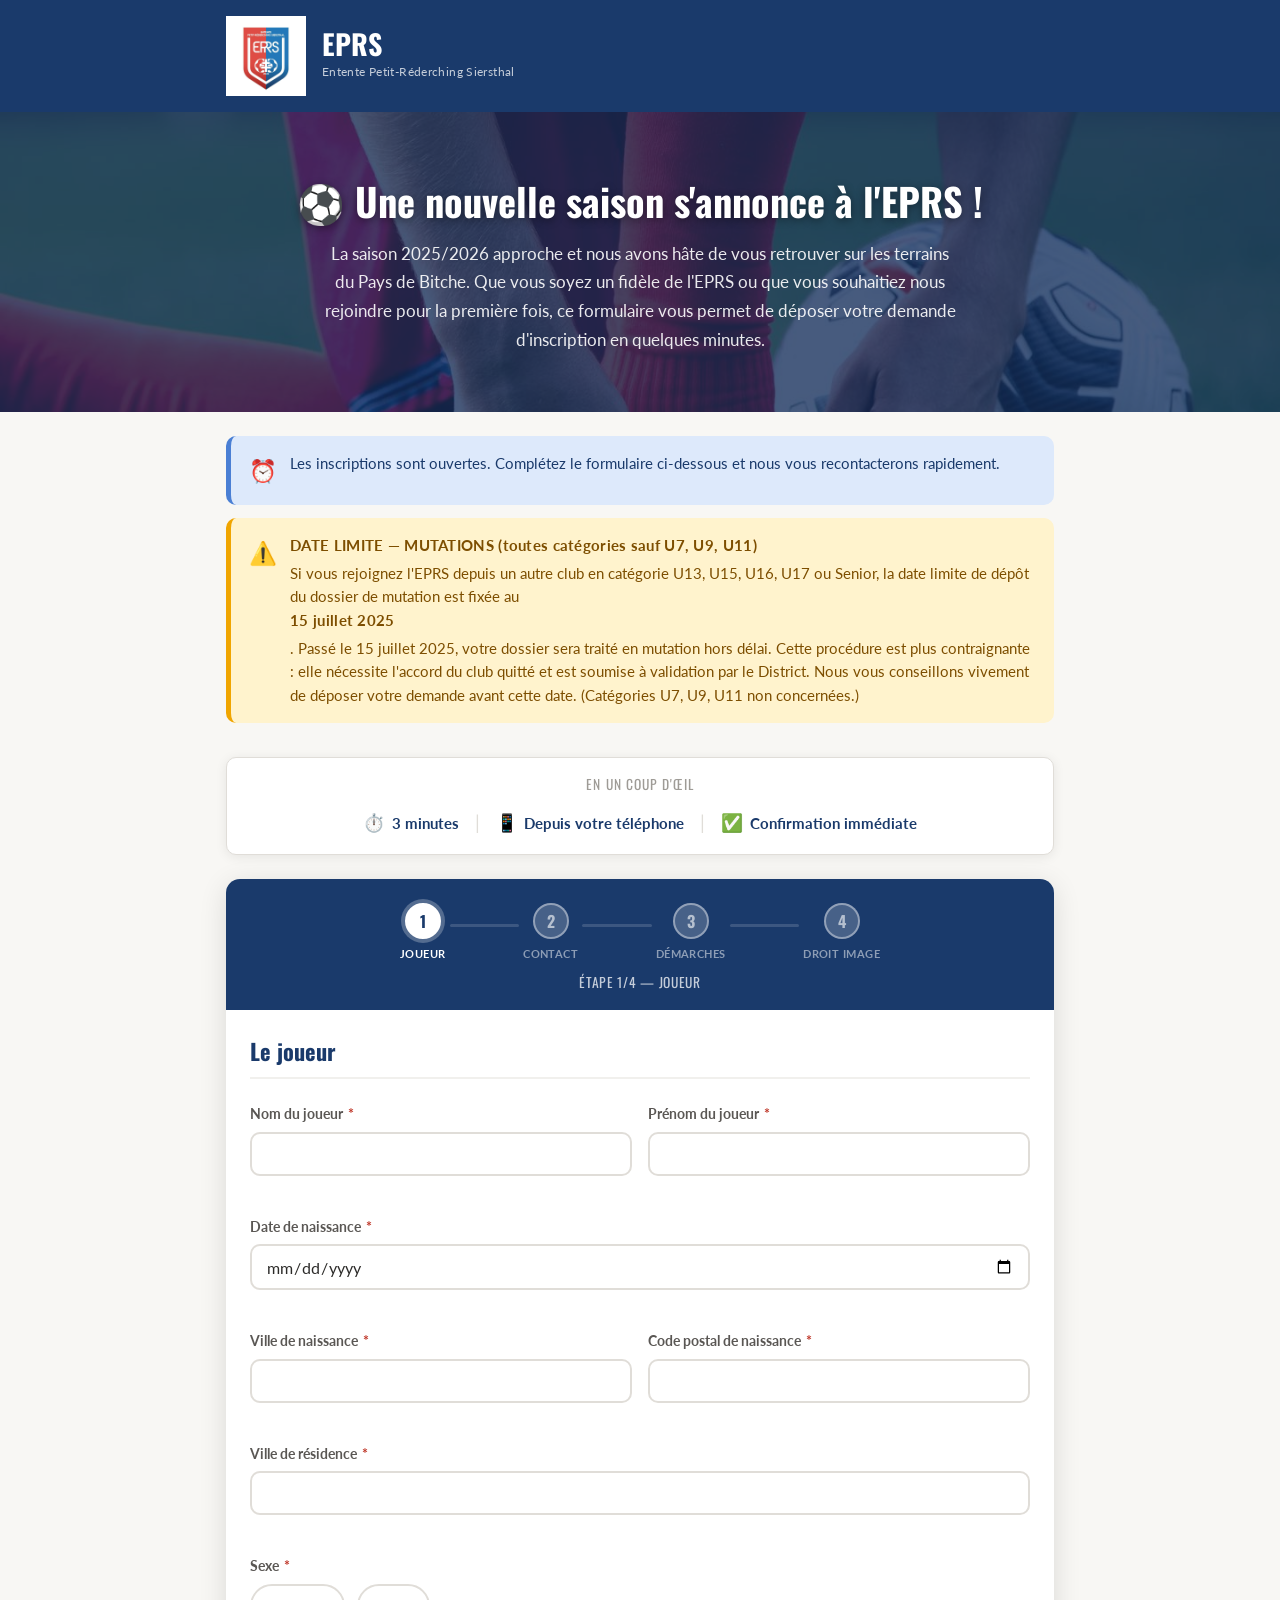
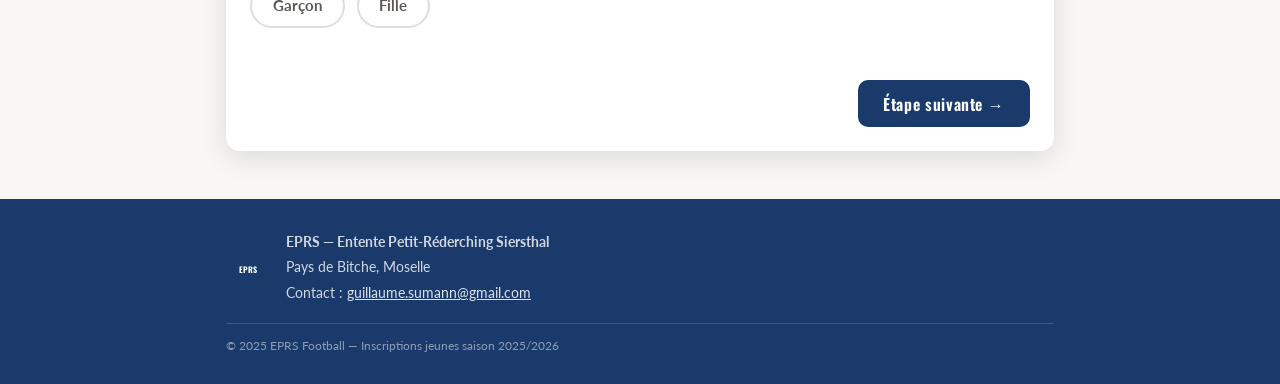
==== index.html @ b10f2bcf "Mise à jour formulaire : catégories, droit à l'image, senior/mineur - Fusion Vétéran → Senior (2008 " ====
<!DOCTYPE html>
<html lang="fr">
<head>
  <meta charset="UTF-8">
  <meta name="viewport" content="width=device-width, initial-scale=1.0">
  <title>Inscription 2025/2026 — EPRS Football</title>
  <link rel="preconnect" href="https://fonts.googleapis.com">
  <link rel="preconnect" href="https://fonts.gstatic.com" crossorigin>
  <link href="https://fonts.googleapis.com/css2?family=Oswald:wght@400;600;700&family=Lato:ital,wght@0,300;0,400;0,700;1,400&display=swap" rel="stylesheet">
  <link rel="stylesheet" href="style.css">
</head>
<body>

  <header class="site-header">
    <div class="container">
      <div class="logo-wrapper">

        <!-- Logo : logo.png en priorité, SVG en fallback -->
        <div class="logo-media">
          <img src="images/logo.png"
               class="logo-img"
               alt="Logo EPRS Football"
               onerror="this.style.display='none'; this.nextElementSibling.style.display='block'">
          <svg class="logo-svg" style="display:none" viewBox="0 0 100 100" xmlns="http://www.w3.org/2000/svg" role="img" aria-label="Logo EPRS Football">
            <circle cx="50" cy="50" r="48" fill="#1a3a6b"/>
            <circle cx="50" cy="50" r="48" fill="none" stroke="rgba(255,255,255,0.25)" stroke-width="2"/>
            <circle cx="50" cy="50" r="22" fill="#c0392b"/>
            <text x="50" y="27" text-anchor="middle" fill="rgba(255,255,255,0.55)" font-family="Oswald,sans-serif" font-size="7" letter-spacing="1">ENTENTE</text>
            <text x="50" y="58" text-anchor="middle" fill="white" font-family="Oswald,sans-serif" font-size="20" font-weight="700">EPRS</text>
            <text x="50" y="72" text-anchor="middle" fill="rgba(255,255,255,0.7)" font-family="Oswald,sans-serif" font-size="7.5" letter-spacing="1">FOOTBALL</text>
          </svg>
        </div>

        <div class="logo-text">
          <span class="logo-name">EPRS</span>
          <span class="logo-subtitle">Entente Petit-Réderching Siersthal</span>
        </div>
      </div>
    </div>
  </header>

  <main>

    <!-- ── HERO avec photo de fond ── -->
    <section class="hero">
      <div class="hero-bg">
        <img src="images/hero.jpg"
             class="hero-bg-img hero-bg-img--1"
             alt=""
             aria-hidden="true"
             onerror="this.style.display='none'">
        <img src="images/hero2.jpg"
             class="hero-bg-img hero-bg-img--2"
             alt=""
             aria-hidden="true"
             onerror="this.style.display='none'">
      </div>
      <div class="hero-overlay" aria-hidden="true"></div>
      <div class="container hero-content">
        <h1 class="hero-title">⚽ Une nouvelle saison s'annonce à l'EPRS !</h1>
        <p class="hero-text">La saison 2025/2026 approche et nous avons hâte de vous retrouver sur les terrains du Pays de Bitche. Que vous soyez un fidèle de l'EPRS ou que vous souhaitiez nous rejoindre pour la première fois, ce formulaire vous permet de déposer votre demande d'inscription en quelques minutes.</p>
      </div>
    </section>

    <!-- ── ALERTES ── -->
    <section class="alerts-section">
      <div class="container">
        <div class="alert alert--info">
          <span class="alert-icon" aria-hidden="true">⏰</span>
          <div class="alert-body">
            Les inscriptions sont ouvertes. Complétez le formulaire ci-dessous et nous vous recontacterons rapidement.
          </div>
        </div>
        <div class="alert alert--warning">
          <span class="alert-icon" aria-hidden="true">⚠️</span>
          <div class="alert-body">
            <strong>DATE LIMITE — MUTATIONS (toutes catégories sauf U7, U9, U11)</strong>
            <p>Si vous rejoignez l'EPRS depuis un autre club en catégorie U13, U15, U16, U17 ou Senior, la date limite de dépôt du dossier de mutation est fixée au <strong>15 juillet 2025</strong>. Passé le 15 juillet 2025, votre dossier sera traité en mutation hors délai. Cette procédure est plus contraignante : elle nécessite l'accord du club quitté et est soumise à validation par le District. Nous vous conseillons vivement de déposer votre demande avant cette date. (Catégories U7, U9, U11 non concernées.)</p>
          </div>
        </div>
      </div>
    </section>

    <!-- ── EN UN COUP D'ŒIL ── -->
    <section class="overview-section">
      <div class="container">
        <div class="overview-box">
          <p class="overview-title">En un coup d'œil</p>
          <div class="overview-items">
            <div class="overview-item">
              <span class="overview-icon" aria-hidden="true">⏱️</span>
              <span>3 minutes</span>
            </div>
            <span class="overview-sep" aria-hidden="true">|</span>
            <div class="overview-item">
              <span class="overview-icon" aria-hidden="true">📱</span>
              <span>Depuis votre téléphone</span>
            </div>
            <span class="overview-sep" aria-hidden="true">|</span>
            <div class="overview-item">
              <span class="overview-icon" aria-hidden="true">✅</span>
              <span>Confirmation immédiate</span>
            </div>
          </div>
        </div>
      </div>
    </section>

    <!-- ── FORMULAIRE MULTI-ÉTAPES (4 étapes) ── -->
    <section class="form-section">
      <div class="container">
        <div class="form-card">

          <!-- Barre de progression : 4 étapes -->
          <div class="progress-container" aria-label="Progression du formulaire">
            <div class="progress-steps">
              <div class="progress-step active" id="pstep1">
                <div class="progress-dot">1</div>
                <div class="progress-label">Joueur</div>
              </div>
              <div class="progress-line"><div class="progress-line-fill" id="line1"></div></div>
              <div class="progress-step" id="pstep2">
                <div class="progress-dot">2</div>
                <div class="progress-label">Contact</div>
              </div>
              <div class="progress-line"><div class="progress-line-fill" id="line2"></div></div>
              <div class="progress-step" id="pstep3">
                <div class="progress-dot">3</div>
                <div class="progress-label">Démarches</div>
              </div>
              <div class="progress-line"><div class="progress-line-fill" id="line3"></div></div>
              <div class="progress-step" id="pstep4">
                <div class="progress-dot">4</div>
                <div class="progress-label">Droit image</div>
              </div>
            </div>
            <p class="progress-text" id="progressText" aria-live="polite">Étape 1/4 — Joueur</p>
          </div>

          <form id="inscriptionForm" method="POST" novalidate>
            <!-- Champs cachés Formspree -->
            <input type="hidden" name="_subject"            id="fieldSubject"    value="Nouvelle inscription EPRS">
            <input type="hidden" name="_next"               id="fieldNext">
            <input type="hidden" name="categorie_joueur"    id="fieldCategorie">
            <input type="hidden" name="date_signature"      id="fieldDateSign">

            <!-- ════════════ ÉTAPE 1 — JOUEUR ════════════ -->
            <div class="form-step active" id="step1">
              <h2 class="step-heading">Le joueur</h2>

              <div class="field-row">
                <div class="field-group">
                  <label for="nomJoueur">Nom du joueur <span class="req" aria-hidden="true">*</span></label>
                  <input type="text" id="nomJoueur" name="nom_joueur" autocomplete="family-name" aria-required="true">
                  <div class="field-error" id="err_nomJoueur" role="alert"></div>
                </div>
                <div class="field-group">
                  <label for="prenomJoueur">Prénom du joueur <span class="req" aria-hidden="true">*</span></label>
                  <input type="text" id="prenomJoueur" name="prenom_joueur" autocomplete="given-name" aria-required="true">
                  <div class="field-error" id="err_prenomJoueur" role="alert"></div>
                </div>
              </div>

              <div class="field-group">
                <label for="dateNaissance">Date de naissance <span class="req" aria-hidden="true">*</span></label>
                <input type="date" id="dateNaissance" name="date_naissance" max="2020-12-31" aria-required="true">
                <div class="field-error" id="err_dateNaissance" role="alert"></div>
                <div id="categoryDisplay" class="category-display" aria-live="polite" hidden>
                  <span class="category-badge" id="categoryBadge"></span>
                  <div class="mutation-alert" id="mutationAlert" hidden></div>
                  <!-- Message humoristique pour les Seniors nés en 1995 ou avant -->
                  <div class="veteran-humor" id="veteranHumor" hidden>
                    🦴 Bienvenue chez les Seniors expérimentés !
                    On est ravis de vous accueillir… et votre kiné aussi.
                    Pensez à prévenir votre médecin, à prévoir du baume du tigre
                    et à ne pas oublier votre carnet de mutuelle.
                    On rigole — mais échauffez-vous bien quand même ! 💪
                  </div>
                  <!-- Photo de la catégorie -->
                  <div class="cat-photo-wrapper" id="catPhotoWrapper">
                    <img class="cat-photo" id="catPhoto" src="" alt=""
                         onerror="this.style.display='none'; this.nextElementSibling.removeAttribute('hidden')">
                    <div class="img-placeholder" hidden>
                      <span aria-hidden="true">📷</span>
                      <span>Photo à venir</span>
                    </div>
                    <p class="cat-photo-caption" id="catPhotoCaption"></p>
                  </div>
                </div>
              </div>

              <div class="field-row">
                <div class="field-group">
                  <label for="villeNaissance">Ville de naissance <span class="req" aria-hidden="true">*</span></label>
                  <input type="text" id="villeNaissance" name="ville_naissance" aria-required="true">
                  <div class="field-error" id="err_villeNaissance" role="alert"></div>
                </div>
                <div class="field-group">
                  <label for="cpNaissance">Code postal de naissance <span class="req" aria-hidden="true">*</span></label>
                  <input type="text" id="cpNaissance" name="cp_naissance" maxlength="5" inputmode="numeric" aria-required="true">
                  <div class="field-error" id="err_cpNaissance" role="alert"></div>
                </div>
              </div>

              <div class="field-group">
                <label for="villeResidence">Ville de résidence <span class="req" aria-hidden="true">*</span></label>
                <input type="text" id="villeResidence" name="ville_residence" aria-required="true">
                <div class="field-error" id="err_villeResidence" role="alert"></div>
              </div>

              <div class="field-group">
                <fieldset>
                  <legend>Sexe <span class="req" aria-hidden="true">*</span></legend>
                  <div class="radio-group">
                    <label class="radio-option">
                      <input type="radio" name="sexe" value="Garçon">
                      <span class="radio-btn">Garçon</span>
                    </label>
                    <label class="radio-option">
                      <input type="radio" name="sexe" value="Fille">
                      <span class="radio-btn">Fille</span>
                    </label>
                  </div>
                </fieldset>
                <div class="field-error" id="err_sexe" role="alert"></div>
              </div>

              <div class="step-nav step-nav--end">
                <button type="button" class="btn btn--next" onclick="nextStep(1)">Étape suivante →</button>
              </div>
            </div>

            <!-- ════════════ ÉTAPE 2 — PARENT ════════════ -->
            <div class="form-step" id="step2">
              <h2 class="step-heading" id="step2Title">Parent / Tuteur légal</h2>

              <div class="field-row">
                <div class="field-group">
                  <label for="nomParent" id="labelNomParent">Nom <span class="req" aria-hidden="true">*</span></label>
                  <input type="text" id="nomParent" name="nom_parent" aria-required="true">
                  <div class="field-error" id="err_nomParent" role="alert"></div>
                </div>
                <div class="field-group">
                  <label for="prenomParent" id="labelPrenomParent">Prénom <span class="req" aria-hidden="true">*</span></label>
                  <input type="text" id="prenomParent" name="prenom_parent" aria-required="true">
                  <div class="field-error" id="err_prenomParent" role="alert"></div>
                </div>
              </div>

              <div class="field-group" id="lienParentGroup">
                <label for="lienParent">Lien avec le joueur <span class="req" aria-hidden="true">*</span></label>
                <select id="lienParent" name="lien_parent" aria-required="true">
                  <option value="">— Choisissez —</option>
                  <option value="Père">Père</option>
                  <option value="Mère">Mère</option>
                  <option value="Tuteur légal">Tuteur légal</option>
                </select>
                <div class="field-error" id="err_lienParent" role="alert"></div>
              </div>

              <div class="field-group">
                <label for="telephone">Téléphone mobile <span class="req" aria-hidden="true">*</span></label>
                <input type="tel" id="telephone" name="telephone" placeholder="06 XX XX XX XX" inputmode="tel" aria-required="true">
                <div class="field-hint">Commence par 06 ou 07 — 10 chiffres</div>
                <div class="field-error" id="err_telephone" role="alert"></div>
              </div>

              <div class="field-group">
                <label for="email">Adresse email <span class="req" aria-hidden="true">*</span></label>
                <input type="email" id="email" name="email" autocomplete="email" aria-required="true">
                <div class="field-error" id="err_email" role="alert"></div>
              </div>

              <div class="field-group">
                <label for="clubSaison">Club du joueur en 2024/2025 <span class="req" aria-hidden="true">*</span></label>
                <select id="clubSaison" name="club_saison_2024_2025" aria-required="true">
                  <option value="">— Choisissez —</option>
                  <option value="EPRS">EPRS</option>
                  <option value="1ère licence">1ère licence</option>
                  <option value="Autre club">Autre club</option>
                </select>
                <div class="field-error" id="err_clubSaison" role="alert"></div>
              </div>

              <div class="field-group" id="nomClubGroup" hidden>
                <label for="nomClub">Nom du club précédent <span class="req" aria-hidden="true">*</span></label>
                <input type="text" id="nomClub" name="nom_club_precedent">
                <div class="field-error" id="err_nomClub" role="alert"></div>
              </div>

              <div class="field-group">
                <label for="commentaire">Commentaire / question <span class="opt">(optionnel)</span></label>
                <textarea id="commentaire" name="commentaire" rows="3" placeholder="Des questions ? Quelque chose à préciser ?"></textarea>
              </div>

              <div class="step-nav">
                <button type="button" class="btn btn--back" onclick="prevStep(2)">← Retour</button>
                <button type="button" class="btn btn--next" onclick="nextStep(2)">Étape suivante →</button>
              </div>
            </div>

            <!-- ════════════ ÉTAPE 3 — DÉMARCHES ════════════ -->
            <div class="form-step" id="step3">
              <h2 class="step-heading">Démarches &amp; engagements</h2>

              <div class="info-cards">
                <div class="info-card">
                  <div class="info-card-top">
                    <span class="card-num">1</span>
                    <span class="card-icon" aria-hidden="true">📋</span>
                  </div>
                  <h3>Demande de licence FFF</h3>
                  <p>Ce formulaire ne constitue pas la demande de licence officielle. Vous recevrez un email de la FFF à l'adresse indiquée pour valider la licence de votre enfant auprès des instances fédérales.</p>
                </div>

                <div class="info-card">
                  <div class="info-card-top">
                    <span class="card-num">2</span>
                    <span class="card-icon" aria-hidden="true">💳</span>
                  </div>
                  <h3>Paiement de la cotisation</h3>
                  <p>Le club utilise l'application SportEasy pour gérer les cotisations. Si vous n'avez pas encore de compte, un email d'invitation vous sera envoyé automatiquement. Le paiement s'effectue directement depuis l'application, en toute sécurité.</p>
                  <a href="https://sporteasy.net" target="_blank" rel="noopener noreferrer" class="card-link">En savoir plus sur SportEasy →</a>
                </div>

                <div class="info-card">
                  <div class="info-card-top">
                    <span class="card-num">3</span>
                    <span class="card-icon" aria-hidden="true">👤</span>
                  </div>
                  <h3>Prise de contact</h3>
                  <p>Une fois votre demande reçue, l'éducateur responsable de la catégorie de votre enfant vous contactera directement.</p>
                </div>
              </div>

              <div class="checkboxes-section">
                <label class="checkbox-option">
                  <input type="checkbox" id="checkDemarche" name="check_demarche">
                  <span class="checkbox-box" aria-hidden="true"></span>
                  <span class="checkbox-text">J'ai lu et compris les étapes de la démarche d'inscription</span>
                </label>
                <div class="field-error" id="err_checkDemarche" role="alert"></div>

                <label class="checkbox-option">
                  <input type="checkbox" id="checkRGPD" name="check_rgpd">
                  <span class="checkbox-box" aria-hidden="true"></span>
                  <span class="checkbox-text">J'accepte que les données saisies soient utilisées dans le cadre de la gestion administrative et sportive du club EPRS</span>
                </label>
                <div class="field-error" id="err_checkRGPD" role="alert"></div>
              </div>

              <div class="step-nav">
                <button type="button" class="btn btn--back" onclick="prevStep(3)">← Retour</button>
                <button type="button" class="btn btn--next" onclick="nextStep(3)">Étape suivante →</button>
              </div>
            </div>

            <!-- ════════════ ÉTAPE 4 — DROIT À L'IMAGE & VALIDATION ════════════ -->
            <div class="form-step" id="step4">
              <h2 class="step-heading">Droit à l'image &amp; Validation</h2>

              <!-- Récapitulatif complet (mis à jour en direct) -->
              <div class="summary-section">
                <h3 class="summary-title">📋 Récapitulatif de votre demande</h3>
                <div id="summaryContent" class="summary-grid"></div>
              </div>

              <!-- Bloc droit à l'image -->
              <div class="image-rights-section">
                <h3 class="image-rights-title">📸 Autorisation de droit à l'image</h3>

                <!-- Texte légal mineur (parent/tuteur) — masqué si Senior -->
                <div class="legal-text" id="legalTextMineur" tabindex="0" role="region" aria-label="Texte légal droit à l'image — mineur">
                  <p>Je soussigné(e), représentant(e) légal(e) du joueur mentionné dans ce formulaire, autorise / n'autorise pas l'<strong>EPRS (Entente Petit-Réderching Siersthal)</strong> à utiliser les photographies et vidéos sur lesquelles apparaît mon enfant, dans le cadre des activités du club.</p>
                  <p style="margin-top:0.6rem">Ces images pourront être utilisées sur les supports suivants :</p>
                  <ul>
                    <li>Site internet et réseaux sociaux du club (Facebook, Instagram)</li>
                    <li>Supports de communication internes (affiches, programmes)</li>
                    <li>Presse locale sportive</li>
                  </ul>
                  <p style="margin-top:0.6rem">Cette autorisation est accordée à titre gratuit pour la durée de la <strong>saison 2025/2026</strong>. Elle peut être révoquée à tout moment par écrit auprès du responsable du club.</p>
                </div>
                <!-- Texte légal Senior — masqué si mineur -->
                <div class="legal-text" id="legalTextSenior" tabindex="0" role="region" aria-label="Texte légal droit à l'image — Senior" hidden>
                  <p>Je soussigné(e), autorise / n'autorise pas l'<strong>EPRS (Entente Petit-Réderching Siersthal)</strong> à utiliser les photographies et vidéos sur lesquelles j'apparais, dans le cadre des activités du club.</p>
                  <p style="margin-top:0.6rem">Ces images pourront être utilisées sur les supports suivants :</p>
                  <ul>
                    <li>Site internet et réseaux sociaux du club (Facebook, Instagram)</li>
                    <li>Supports de communication internes (affiches, programmes)</li>
                    <li>Presse locale sportive</li>
                  </ul>
                  <p style="margin-top:0.6rem">Cette autorisation est accordée à titre gratuit pour la durée de la <strong>saison 2025/2026</strong>. Elle peut être révoquée à tout moment par écrit auprès du responsable du club.</p>
                </div>

                <div class="field-group">
                  <fieldset>
                    <legend>Votre décision <span class="req" aria-hidden="true">*</span></legend>
                    <div class="radio-group radio-group--column">
                      <label class="radio-option radio-option--green">
                        <input type="radio" name="droit_image" value="Autorisé" id="droitOui">
                        <span class="radio-btn">✅ J'AUTORISE la diffusion <span id="droitOuiLabel">des images de mon enfant</span></span>
                      </label>
                      <label class="radio-option radio-option--red">
                        <input type="radio" name="droit_image" value="Non autorisé" id="droitNon">
                        <span class="radio-btn">❌ Je N'AUTORISE PAS la diffusion <span id="droitNonLabel">des images de mon enfant</span></span>
                      </label>
                    </div>
                  </fieldset>
                  <div class="info-bubble" id="refusalBubble" hidden>
                    💙 Votre choix est respecté et noté. Cela n'affecte pas <span id="refusalText">l'inscription de votre enfant au club</span>.
                  </div>
                  <div class="field-error" id="err_droitImage" role="alert"></div>
                </div>

                <div class="field-group">
                  <label for="signatureElec">Signature électronique — Saisir votre Nom et Prénom <span class="req" aria-hidden="true">*</span></label>
                  <input type="text" id="signatureElec" name="signature_electronique" placeholder="Ex : DUPONT Marie" aria-required="true" autocomplete="name">
                  <div class="field-hint">En saisissant votre nom, vous confirmez avoir lu et accepté les conditions ci-dessus.</div>
                  <div class="field-error" id="err_signatureElec" role="alert"></div>
                </div>

                <div class="field-group">
                  <label>Date de signature</label>
                  <div class="date-display" id="signatureDateDisplay" aria-live="polite"></div>
                </div>
              </div>

              <div class="step-nav">
                <button type="button" class="btn btn--back" onclick="prevStep(4)">← Retour</button>
                <button type="submit" class="btn btn--submit">Envoyer ma demande ⚽</button>
              </div>
            </div>

          </form>
        </div>
      </div>
    </section>

  </main>

  <footer class="site-footer">
    <div class="container">
      <div class="footer-inner">
        <svg class="footer-logo" viewBox="0 0 60 60" aria-hidden="true">
          <circle cx="30" cy="30" r="28" fill="#1a3a6b"/>
          <text x="30" y="36" text-anchor="middle" fill="white" font-family="Oswald,sans-serif" font-size="11" font-weight="700">EPRS</text>
        </svg>
        <div>
          <p><strong>EPRS — Entente Petit-Réderching Siersthal</strong></p>
          <p>Pays de Bitche, Moselle</p>
          <p>Contact : <a href="mailto:guillaume.sumann@gmail.com">guillaume.sumann@gmail.com</a></p>
        </div>
      </div>
      <p class="footer-copy">© 2025 EPRS Football — Inscriptions jeunes saison 2025/2026</p>
    </div>
  </footer>

  <script src="script.js"></script>
</body>
</html>
---- style.css ----
/* =============================================
   EPRS Football — Inscriptions 2025/2026
   style.css
   ============================================= */

/* ── Variables ── */
:root {
  --blue:       #1a3a6b;
  --blue-light: #2a5298;
  --red:        #c0392b;
  --red-dark:   #a93226;
  --off-white:  #f8f7f4;
  --gray-light: #f1f0ed;
  --gray:       #e0ddd8;
  --gray-mid:   #9e9b96;
  --gray-dark:  #5a5754;
  --text:       #2c2b29;
  --success:    #1e7e4e;
  --warning-bg: #fff3cd;
  --warning-bd: #f0a500;
  --warning-tx: #7d4e00;
  --info-bg:    #dde9fb;
  --info-bd:    #4a7fd4;
  --info-tx:    #1a3a6b;
  --radius:     10px;
  --shadow:     0 2px 12px rgba(0,0,0,0.08);
  --shadow-lg:  0 6px 28px rgba(0,0,0,0.12);
  --transition: 0.22s ease;
}

/* ── Reset ── */
*, *::before, *::after { box-sizing: border-box; margin: 0; padding: 0; }
html { scroll-behavior: smooth; font-size: 16px; }
body {
  font-family: 'Lato', sans-serif;
  color: var(--text);
  background: var(--off-white);
  line-height: 1.6;
}
img, svg { display: block; }
a { color: var(--blue); text-decoration: underline; }
a:hover { color: var(--blue-light); }
fieldset { border: none; padding: 0; margin: 0; }
legend { font-weight: 700; margin-bottom: 0.5rem; color: var(--gray-dark); font-size: 0.875rem; }

/* ── Typography ── */
h1, h2, h3 { font-family: 'Oswald', sans-serif; line-height: 1.2; }

/* ── Layout ── */
.container {
  width: 100%;
  max-width: 860px;
  margin: 0 auto;
  padding: 0 1rem;
}

/* ══════════════════════════════════
   HEADER
══════════════════════════════════ */
.site-header {
  background: var(--blue);
  padding: 1rem 0;
  box-shadow: 0 2px 8px rgba(0,0,0,0.25);
}
.logo-wrapper {
  display: flex;
  align-items: center;
  gap: 1rem;
}
.logo-media { flex-shrink: 0; display: flex; align-items: center; }
.logo-img   { height: 80px; width: auto; object-fit: contain; display: block; }
.logo-svg   { width: 64px; height: 64px; }
.logo-text  { display: flex; flex-direction: column; }
.logo-name {
  font-family: 'Oswald', sans-serif;
  font-size: 1.75rem;
  font-weight: 700;
  color: white;
  line-height: 1;
}
.logo-subtitle {
  font-family: 'Lato', sans-serif;
  font-size: 0.78rem;
  color: rgba(255,255,255,0.75);
  letter-spacing: 0.03em;
  margin-top: 0.2rem;
}

/* ══════════════════════════════════
   HERO avec photo de fond
══════════════════════════════════ */
.hero {
  position: relative;
  overflow: hidden;
  min-height: 300px;
  display: flex;
  align-items: center;
  color: white;
  text-align: center;
}
/* Conteneur image de fond */
.hero-bg {
  position: absolute;
  inset: 0;
  background: linear-gradient(135deg, var(--blue) 0%, var(--blue-light) 100%);
}
.hero-bg-img {
  position: absolute;
  inset: 0;
  width: 100%;
  height: 100%;
  object-fit: cover;
  display: block;
}
/* Fondu enchaîné entre les deux photos hero */
@keyframes hero-crossfade {
  0%   { opacity: 1; }
  42%  { opacity: 1; }
  50%  { opacity: 0; }
  92%  { opacity: 0; }
  100% { opacity: 1; }
}
.hero-bg-img--1 {
  animation: hero-crossfade 14s ease-in-out infinite;
}
.hero-bg-img--2 {
  animation: hero-crossfade 14s ease-in-out infinite 7s;
  opacity: 0;
}
/* Si une image échoue, l'autre reste visible ; le dégradé sert de fond */
/* Overlay semi-transparent bleu foncé */
.hero-overlay {
  position: absolute;
  inset: 0;
  background: rgba(20, 45, 90, 0.78);
  pointer-events: none;
}
.hero-content {
  position: relative;
  z-index: 1;
  padding: 3rem 0 2.5rem;
  width: 100%;
}
.hero-title {
  font-size: clamp(1.6rem, 5vw, 2.4rem);
  font-weight: 700;
  margin-bottom: 1rem;
  text-shadow: 0 2px 8px rgba(0,0,0,0.4);
}
.hero-text {
  max-width: 640px;
  margin: 0 auto;
  font-size: 1.05rem;
  line-height: 1.7;
  color: rgba(255,255,255,0.9);
}

/* ── Message humoristique Seniors expérimentés (nés en 1995 ou avant) ── */
.veteran-humor {
  margin-top: 0.65rem;
  background: #fffbe6;
  border: 1px solid #f5c518;
  border-left: 4px solid #f5c518;
  border-radius: var(--radius);
  padding: 0.75rem 1rem;
  font-size: 0.88rem;
  color: #7a5900;
  line-height: 1.6;
}

/* ── Photo de catégorie (étape 1) ── */
.cat-photo-wrapper {
  margin-top: 0.9rem;
  animation: fadeIn 0.35s ease;
}
.cat-photo {
  width: 100%;
  max-height: 220px;
  object-fit: cover;
  border-radius: var(--radius);
  display: block;
}
.cat-photo-caption {
  text-align: center;
  font-size: 0.8rem;
  color: var(--gray-mid);
  font-style: italic;
  margin-top: 0.35rem;
}

/* ── Placeholder image générique ── */
.img-placeholder {
  display: flex;
  flex-direction: column;
  align-items: center;
  justify-content: center;
  gap: 0.5rem;
  background: linear-gradient(135deg, var(--blue) 0%, var(--blue-light) 60%, var(--red) 100%);
  color: white;
  font-family: 'Oswald', sans-serif;
  font-size: 1rem;
  letter-spacing: 0.05em;
  border-radius: var(--radius);
  min-height: 130px;
  padding: 1.5rem;
  margin-top: 0.9rem;
}
.img-placeholder span:first-child { font-size: 2rem; }

/* ══════════════════════════════════
   ALERTES
══════════════════════════════════ */
.alerts-section { padding: 1.5rem 0 0; }
.alert {
  display: flex;
  align-items: flex-start;
  gap: 0.85rem;
  border-radius: var(--radius);
  padding: 1rem 1.1rem;
  margin-bottom: 0.85rem;
  border-left: 5px solid;
}
.alert--info {
  background: var(--info-bg);
  border-color: var(--info-bd);
  color: var(--info-tx);
}
.alert--warning {
  background: var(--warning-bg);
  border-color: var(--warning-bd);
  color: var(--warning-tx);
}
.alert-icon { font-size: 1.4rem; flex-shrink: 0; margin-top: 0.05rem; }
.alert-body { font-size: 0.95rem; line-height: 1.55; }
.alert-body strong { display: block; margin-bottom: 0.3rem; font-size: 0.92rem; letter-spacing: 0.02em; }
.alert-body p { margin-top: 0.3rem; }

/* ══════════════════════════════════
   EN UN COUP D'ŒIL
══════════════════════════════════ */
.overview-section { padding: 1.25rem 0 0; }
.overview-box {
  background: white;
  border: 1px solid var(--gray);
  border-radius: var(--radius);
  padding: 1rem 1.25rem;
  text-align: center;
  box-shadow: var(--shadow);
}
.overview-title {
  font-family: 'Oswald', sans-serif;
  font-size: 0.85rem;
  text-transform: uppercase;
  letter-spacing: 0.08em;
  color: var(--gray-mid);
  margin-bottom: 0.75rem;
}
.overview-items {
  display: flex;
  justify-content: center;
  align-items: center;
  flex-wrap: wrap;
  gap: 0.5rem 1rem;
}
.overview-item {
  display: flex;
  align-items: center;
  gap: 0.4rem;
  font-weight: 700;
  color: var(--blue);
  font-size: 0.95rem;
}
.overview-icon { font-size: 1.1rem; }
.overview-sep { color: var(--gray); font-size: 1.2rem; }

/* ══════════════════════════════════
   SECTION FORMULAIRE
══════════════════════════════════ */
.form-section { padding: 1.5rem 0 3rem; }
.form-card {
  background: white;
  border-radius: 14px;
  box-shadow: var(--shadow-lg);
  overflow: hidden;
}

/* ── Barre de progression ── */
.progress-container {
  background: var(--blue);
  padding: 1.5rem 1.5rem 1rem;
}
.progress-steps {
  display: flex;
  align-items: center;
  justify-content: center;
  gap: 0;
  max-width: 480px;
  margin: 0 auto 0.6rem;
}
.progress-step {
  display: flex;
  flex-direction: column;
  align-items: center;
  gap: 0.35rem;
  flex-shrink: 0;
}
.progress-dot {
  width: 36px;
  height: 36px;
  border-radius: 50%;
  background: rgba(255,255,255,0.2);
  border: 2px solid rgba(255,255,255,0.4);
  color: rgba(255,255,255,0.6);
  display: flex;
  align-items: center;
  justify-content: center;
  font-family: 'Oswald', sans-serif;
  font-size: 1rem;
  font-weight: 700;
  transition: background var(--transition), border-color var(--transition), color var(--transition);
  position: relative;
  z-index: 1;
}
.progress-label {
  font-size: 0.7rem;
  color: rgba(255,255,255,0.5);
  font-weight: 700;
  letter-spacing: 0.04em;
  text-transform: uppercase;
  transition: color var(--transition);
  white-space: nowrap;
}
.progress-step.active .progress-dot {
  background: white;
  border-color: white;
  color: var(--blue);
  box-shadow: 0 0 0 4px rgba(255,255,255,0.25);
}
.progress-step.active .progress-label { color: white; }
.progress-step.completed .progress-dot {
  background: #27ae60;
  border-color: #27ae60;
  color: white;
}
.progress-step.completed .progress-dot::after {
  content: '✓';
  position: absolute;
  font-size: 1rem;
}
.progress-step.completed .progress-dot span { display: none; }
.progress-step.completed .progress-label { color: rgba(255,255,255,0.8); }

.progress-line {
  flex: 1;
  height: 3px;
  background: rgba(255,255,255,0.15);
  margin: 0 4px;
  position: relative;
  bottom: 8px;
  border-radius: 2px;
  overflow: hidden;
}
.progress-line-fill {
  height: 100%;
  width: 0;
  background: white;
  border-radius: 2px;
  transition: width 0.4s ease;
}
.progress-text {
  text-align: center;
  font-family: 'Oswald', sans-serif;
  font-size: 0.85rem;
  color: rgba(255,255,255,0.75);
  letter-spacing: 0.05em;
  text-transform: uppercase;
}

/* ── Étapes du formulaire ── */
.form-step {
  display: none;
  padding: 1.75rem 1.5rem 1.5rem;
  animation: fadeIn 0.25s ease;
}
.form-step.active { display: block; }
@keyframes fadeIn {
  from { opacity: 0; transform: translateY(6px); }
  to   { opacity: 1; transform: translateY(0); }
}
.step-heading {
  font-size: 1.4rem;
  color: var(--blue);
  margin-bottom: 1.5rem;
  padding-bottom: 0.75rem;
  border-bottom: 2px solid var(--gray-light);
}

/* ── Groupes de champs ── */
.field-row {
  display: grid;
  grid-template-columns: 1fr 1fr;
  gap: 1rem;
}
.field-group { margin-bottom: 1.1rem; }
.field-group label, .field-group legend {
  display: block;
  font-weight: 700;
  font-size: 0.875rem;
  color: var(--gray-dark);
  margin-bottom: 0.4rem;
}
.req { color: var(--red); margin-left: 2px; }
.opt { font-weight: 400; color: var(--gray-mid); font-size: 0.8rem; }

input[type="text"],
input[type="email"],
input[type="tel"],
input[type="date"],
select,
textarea {
  width: 100%;
  padding: 0.65rem 0.85rem;
  border: 2px solid var(--gray);
  border-radius: var(--radius);
  font-family: 'Lato', sans-serif;
  font-size: 1rem;
  color: var(--text);
  background: white;
  transition: border-color var(--transition), box-shadow var(--transition);
  appearance: none;
  -webkit-appearance: none;
}
input[type="date"] { cursor: pointer; }
select {
  background-image: url("data:image/svg+xml,%3Csvg xmlns='http://www.w3.org/2000/svg' viewBox='0 0 12 8'%3E%3Cpath d='M1 1l5 5 5-5' stroke='%239e9b96' stroke-width='1.8' fill='none' stroke-linecap='round'/%3E%3C/svg%3E");
  background-repeat: no-repeat;
  background-position: right 0.85rem center;
  background-size: 12px;
  padding-right: 2.5rem;
  cursor: pointer;
}
textarea {
  resize: vertical;
  min-height: 80px;
  line-height: 1.5;
}
input:focus, select:focus, textarea:focus {
  outline: none;
  border-color: var(--blue-light);
  box-shadow: 0 0 0 3px rgba(42, 82, 152, 0.15);
}
input.error, select.error, textarea.error {
  border-color: var(--red);
  box-shadow: 0 0 0 3px rgba(192, 57, 43, 0.12);
}
.field-error {
  color: var(--red);
  font-size: 0.82rem;
  margin-top: 0.3rem;
  min-height: 1.1rem;
}
.field-hint {
  font-size: 0.8rem;
  color: var(--gray-mid);
  margin-top: 0.3rem;
}

/* ── Catégorie badge ── */
.category-display {
  margin-top: 0.7rem;
}
.category-badge {
  display: inline-block;
  background: var(--blue);
  color: white;
  font-family: 'Oswald', sans-serif;
  font-size: 0.95rem;
  font-weight: 600;
  padding: 0.25rem 0.9rem;
  border-radius: 20px;
  letter-spacing: 0.05em;
}
.mutation-alert {
  margin-top: 0.6rem;
  background: #fdecea;
  border: 1px solid #e88;
  border-left: 4px solid var(--red);
  border-radius: var(--radius);
  padding: 0.7rem 0.9rem;
  font-size: 0.88rem;
  color: #7a1e1e;
  line-height: 1.5;
}

/* ── Radio boutons stylisés ── */
.radio-group {
  display: flex;
  gap: 0.75rem;
  flex-wrap: wrap;
}
.radio-option { cursor: pointer; }
.radio-option input[type="radio"] {
  position: absolute;
  opacity: 0;
  width: 0;
  height: 0;
}
.radio-btn {
  display: inline-block;
  padding: 0.5rem 1.3rem;
  border: 2px solid var(--gray);
  border-radius: 25px;
  font-weight: 700;
  font-size: 0.92rem;
  color: var(--gray-dark);
  background: white;
  cursor: pointer;
  transition: background var(--transition), border-color var(--transition), color var(--transition);
  user-select: none;
}
.radio-option input[type="radio"]:checked + .radio-btn {
  background: var(--blue);
  border-color: var(--blue);
  color: white;
}
.radio-option input[type="radio"]:focus + .radio-btn {
  box-shadow: 0 0 0 3px rgba(42, 82, 152, 0.2);
}
.radio-option:hover .radio-btn {
  border-color: var(--blue-light);
  color: var(--blue);
}
.radio-option input[type="radio"]:checked:hover + .radio-btn {
  color: white;
}

/* ── Navigation étapes ── */
.step-nav {
  display: flex;
  gap: 0.75rem;
  margin-top: 1.5rem;
  justify-content: space-between;
}
.step-nav--end { justify-content: flex-end; }

/* ── Boutons ── */
.btn {
  display: inline-flex;
  align-items: center;
  justify-content: center;
  gap: 0.4rem;
  padding: 0.7rem 1.6rem;
  border: none;
  border-radius: var(--radius);
  font-family: 'Oswald', sans-serif;
  font-size: 1rem;
  font-weight: 600;
  letter-spacing: 0.04em;
  cursor: pointer;
  transition: background var(--transition), transform var(--transition), box-shadow var(--transition);
  text-decoration: none;
}
.btn--next {
  background: var(--blue);
  color: white;
}
.btn--next:hover {
  background: var(--blue-light);
  transform: translateY(-1px);
  box-shadow: 0 4px 12px rgba(26,58,107,0.3);
}
.btn--back {
  background: var(--gray-light);
  color: var(--gray-dark);
  border: 1px solid var(--gray);
}
.btn--back:hover {
  background: var(--gray);
  transform: translateY(-1px);
}
.btn--submit {
  background: var(--red);
  color: white;
  font-size: 1.1rem;
  padding: 0.85rem 2rem;
  flex: 1;
  max-width: 340px;
  margin-left: auto;
  letter-spacing: 0.06em;
  box-shadow: 0 4px 14px rgba(192,57,43,0.25);
}
.btn--submit:hover {
  background: var(--red-dark);
  transform: translateY(-2px);
  box-shadow: 0 8px 22px rgba(192,57,43,0.4);
}
.btn--submit:active { transform: translateY(0); }

/* ── Récapitulatif ── */
.summary-section {
  background: var(--gray-light);
  border: 1px solid var(--gray);
  border-radius: var(--radius);
  padding: 1.1rem 1.25rem;
  margin-bottom: 1.5rem;
}
.summary-title {
  font-size: 1rem;
  color: var(--blue);
  margin-bottom: 0.85rem;
}
.summary-grid {
  display: grid;
  grid-template-columns: 1fr 1fr;
  gap: 0.4rem 1.5rem;
}
.summary-item {
  font-size: 0.875rem;
  line-height: 1.4;
}
.summary-item .s-label {
  color: var(--gray-mid);
  font-size: 0.78rem;
  text-transform: uppercase;
  letter-spacing: 0.04em;
}
.summary-item .s-value {
  font-weight: 700;
  color: var(--text);
}
.summary-item--full { grid-column: 1 / -1; }

/* ── Cartes info ── */
.info-cards {
  display: grid;
  grid-template-columns: repeat(3, 1fr);
  gap: 1rem;
  margin-bottom: 1.5rem;
}
.info-card {
  background: var(--off-white);
  border: 1px solid var(--gray);
  border-radius: var(--radius);
  padding: 1.1rem;
  transition: box-shadow var(--transition);
}
.info-card:hover { box-shadow: var(--shadow); }
.info-card-top {
  display: flex;
  align-items: center;
  gap: 0.5rem;
  margin-bottom: 0.75rem;
}
.card-num {
  width: 26px;
  height: 26px;
  background: var(--blue);
  color: white;
  border-radius: 50%;
  display: flex;
  align-items: center;
  justify-content: center;
  font-family: 'Oswald', sans-serif;
  font-size: 0.85rem;
  font-weight: 700;
  flex-shrink: 0;
}
.card-icon { font-size: 1.2rem; }
.info-card h3 {
  font-size: 0.95rem;
  color: var(--blue);
  margin-bottom: 0.5rem;
}
.info-card p { font-size: 0.85rem; line-height: 1.55; color: var(--gray-dark); }
.card-link {
  display: inline-block;
  margin-top: 0.6rem;
  font-size: 0.82rem;
  color: var(--blue);
  font-weight: 700;
}

/* ── Cases à cocher ── */
.checkboxes-section {
  background: #f0f4fb;
  border: 1px solid #c5d4ef;
  border-radius: var(--radius);
  padding: 1.1rem 1.25rem;
  margin-bottom: 1.25rem;
}
.checkbox-option {
  display: flex;
  align-items: flex-start;
  gap: 0.75rem;
  cursor: pointer;
  margin-bottom: 0.85rem;
}
.checkbox-option:last-of-type { margin-bottom: 0; }
.checkbox-option input[type="checkbox"] {
  position: absolute;
  opacity: 0;
  width: 0;
  height: 0;
}
.checkbox-box {
  width: 22px;
  height: 22px;
  border: 2px solid var(--gray);
  border-radius: 5px;
  background: white;
  flex-shrink: 0;
  margin-top: 1px;
  display: flex;
  align-items: center;
  justify-content: center;
  transition: background var(--transition), border-color var(--transition);
  position: relative;
}
.checkbox-box::after {
  content: '';
  width: 12px;
  height: 6px;
  border-left: 2.5px solid white;
  border-bottom: 2.5px solid white;
  transform: rotate(-45deg) scale(0);
  position: absolute;
  top: 3px;
  left: 3px;
  transition: transform 0.15s ease;
}
.checkbox-option input[type="checkbox"]:checked + .checkbox-box {
  background: var(--blue);
  border-color: var(--blue);
}
.checkbox-option input[type="checkbox"]:checked + .checkbox-box::after {
  transform: rotate(-45deg) scale(1);
}
.checkbox-option input[type="checkbox"]:focus + .checkbox-box {
  box-shadow: 0 0 0 3px rgba(42, 82, 152, 0.2);
}
.checkbox-text { font-size: 0.9rem; line-height: 1.5; color: var(--text); }

/* ══════════════════════════════════
   FOOTER
══════════════════════════════════ */
.site-footer {
  background: var(--blue);
  color: rgba(255,255,255,0.8);
  padding: 2rem 0 1.5rem;
  font-size: 0.875rem;
}
.footer-inner {
  display: flex;
  align-items: center;
  gap: 1rem;
  margin-bottom: 1rem;
}
.footer-logo { width: 44px; height: 44px; flex-shrink: 0; }
.site-footer p { margin-bottom: 0.2rem; }
.site-footer a { color: rgba(255,255,255,0.85); }
.site-footer a:hover { color: white; }
.footer-copy {
  border-top: 1px solid rgba(255,255,255,0.15);
  padding-top: 0.75rem;
  margin-top: 0.75rem;
  font-size: 0.78rem;
  color: rgba(255,255,255,0.5);
}

/* ══════════════════════════════════
   DROIT À L'IMAGE (étape 4)
══════════════════════════════════ */
.image-rights-section {
  background: var(--off-white);
  border: 1px solid var(--gray);
  border-radius: var(--radius);
  padding: 1.25rem 1.25rem 1rem;
  margin-bottom: 1.25rem;
}
.image-rights-title {
  font-size: 1.1rem;
  color: var(--blue);
  margin-bottom: 1rem;
}
.legal-text {
  font-size: 0.875rem;
  line-height: 1.65;
  color: var(--gray-dark);
  background: white;
  border: 1px solid var(--gray);
  border-radius: 6px;
  padding: 1rem 1.1rem;
  margin-bottom: 1.25rem;
  max-height: 210px;
  overflow-y: auto;
  scroll-behavior: smooth;
}
.legal-text ul {
  padding-left: 1.4rem;
  margin: 0.35rem 0;
}
.legal-text li { margin-bottom: 0.2rem; }

/* ── Radios autorisation (vert/rouge) ── */
.radio-group--column {
  flex-direction: column;
  gap: 0.5rem;
}
.radio-option--green .radio-btn {
  border-color: #27ae60;
  color: #1e7e4e;
}
.radio-option--green:hover .radio-btn {
  background: #edfaf3;
  border-color: #27ae60;
  color: #1e7e4e;
}
.radio-option--green input[type="radio"]:checked + .radio-btn {
  background: #27ae60;
  border-color: #27ae60;
  color: white;
}
.radio-option--red .radio-btn {
  border-color: var(--red);
  color: var(--red-dark);
}
.radio-option--red:hover .radio-btn {
  background: #fdecea;
  border-color: var(--red);
  color: var(--red-dark);
}
.radio-option--red input[type="radio"]:checked + .radio-btn {
  background: var(--red);
  border-color: var(--red);
  color: white;
}

/* ── Info-bulle refus ── */
.info-bubble {
  margin-top: 0.65rem;
  background: var(--info-bg);
  border: 1px solid var(--info-bd);
  border-left: 4px solid var(--info-bd);
  border-radius: var(--radius);
  padding: 0.75rem 1rem;
  font-size: 0.88rem;
  color: var(--info-tx);
  line-height: 1.5;
}

/* ── Affichage date de signature ── */
.date-display {
  display: inline-block;
  background: var(--gray-light);
  border: 1px solid var(--gray);
  border-radius: 6px;
  padding: 0.5rem 0.9rem;
  font-weight: 700;
  color: var(--blue);
  font-size: 0.95rem;
  letter-spacing: 0.02em;
  margin-top: 0.3rem;
  cursor: default;
  user-select: none;
}

/* ══════════════════════════════════
   PAGE CONFIRMATION
══════════════════════════════════ */
.confirm-body {
  min-height: 100vh;
  background: var(--off-white);
  display: flex;
  flex-direction: column;
}
.confirm-main {
  flex: 1;
  display: flex;
  flex-direction: column;
  align-items: center;
  justify-content: center;
  padding: 2rem 1rem;
}
.confirm-card {
  background: white;
  border-radius: 16px;
  box-shadow: var(--shadow-lg);
  padding: 2.5rem 2rem;
  max-width: 600px;
  width: 100%;
  text-align: center;
}

/* Ballon rebondissant */
.ball-wrapper {
  display: flex;
  justify-content: center;
  margin-bottom: 1.5rem;
  height: 90px;
}
.bouncing-ball {
  font-size: 3.5rem;
  animation: bounce 1s cubic-bezier(0.3, 0, 0.7, 1) infinite;
  display: inline-block;
  transform-origin: center bottom;
}
@keyframes bounce {
  0%   { transform: translateY(0); animation-timing-function: ease-in; }
  45%  { transform: translateY(-48px); animation-timing-function: ease-out; }
  55%  { transform: translateY(-48px); animation-timing-function: ease-in; }
  100% { transform: translateY(0); animation-timing-function: ease-out; }
}
.ball-shadow {
  width: 36px;
  height: 8px;
  background: rgba(0,0,0,0.12);
  border-radius: 50%;
  margin: 0 auto;
  animation: shadow-pulse 1s ease-in-out infinite;
  position: relative;
  top: -8px;
}
@keyframes shadow-pulse {
  0%, 100% { transform: scaleX(0.7); opacity: 0.5; }
  50%       { transform: scaleX(1); opacity: 0.2; }
}

.confirm-title {
  font-size: 2rem;
  color: var(--blue);
  margin-bottom: 0.5rem;
}
.confirm-subtitle {
  font-size: 1.05rem;
  color: var(--gray-dark);
  margin-bottom: 1.75rem;
}
.confirm-steps {
  display: flex;
  flex-direction: column;
  gap: 0.65rem;
  margin-bottom: 1.5rem;
  text-align: left;
}
.confirm-step {
  display: flex;
  align-items: flex-start;
  gap: 0.75rem;
  background: var(--gray-light);
  border-radius: var(--radius);
  padding: 0.75rem 1rem;
  font-size: 0.9rem;
}
.confirm-step-num {
  width: 26px;
  height: 26px;
  background: var(--blue);
  color: white;
  border-radius: 50%;
  display: flex;
  align-items: center;
  justify-content: center;
  font-family: 'Oswald', sans-serif;
  font-weight: 700;
  flex-shrink: 0;
  font-size: 0.85rem;
}
.confirm-mutation-alert {
  background: var(--warning-bg);
  border: 1px solid var(--warning-bd);
  border-left: 4px solid var(--warning-bd);
  border-radius: var(--radius);
  padding: 0.85rem 1rem;
  font-size: 0.9rem;
  color: var(--warning-tx);
  margin-bottom: 1.25rem;
  text-align: left;
}
.confirm-signature {
  font-size: 0.85rem;
  color: var(--gray-mid);
  margin-bottom: 1.5rem;
  font-style: italic;
}
.btn--home {
  background: var(--blue);
  color: white;
  text-decoration: none;
  padding: 0.75rem 2rem;
  border-radius: var(--radius);
  font-family: 'Oswald', sans-serif;
  font-weight: 600;
  letter-spacing: 0.04em;
  display: inline-block;
  transition: background var(--transition), transform var(--transition);
}
.btn--home:hover {
  background: var(--blue-light);
  color: white;
  transform: translateY(-1px);
}

/* ══════════════════════════════════
   RESPONSIVE
══════════════════════════════════ */
@media (max-width: 640px) {
  .field-row   { grid-template-columns: 1fr; }
  .info-cards  { grid-template-columns: 1fr; }
  .summary-grid { grid-template-columns: 1fr; }
  .step-nav    { flex-wrap: wrap; }
  .btn--submit { max-width: 100%; }
  .form-step   { padding: 1.25rem 1rem 1rem; }

  .logo-img    { height: 52px; }
  .logo-svg    { width: 52px; height: 52px; }
  .logo-name   { font-size: 1.4rem; }
  .logo-subtitle { font-size: 0.7rem; }

  .hero        { min-height: 200px; }

  .overview-items { flex-direction: column; gap: 0.4rem; }
  .overview-sep   { display: none; }

  .progress-steps { max-width: 100%; }
  .progress-dot   { width: 28px; height: 28px; font-size: 0.85rem; }
  .progress-label { font-size: 0.6rem; }

  .radio-group--column { gap: 0.4rem; }
  .radio-btn { padding: 0.5rem 0.9rem; font-size: 0.85rem; }
}

@media (min-width: 641px) and (max-width: 860px) {
  .info-cards { grid-template-columns: 1fr 1fr; }
  .info-card:last-child { grid-column: 1 / -1; max-width: 50%; margin: 0 auto; width: 100%; }
}
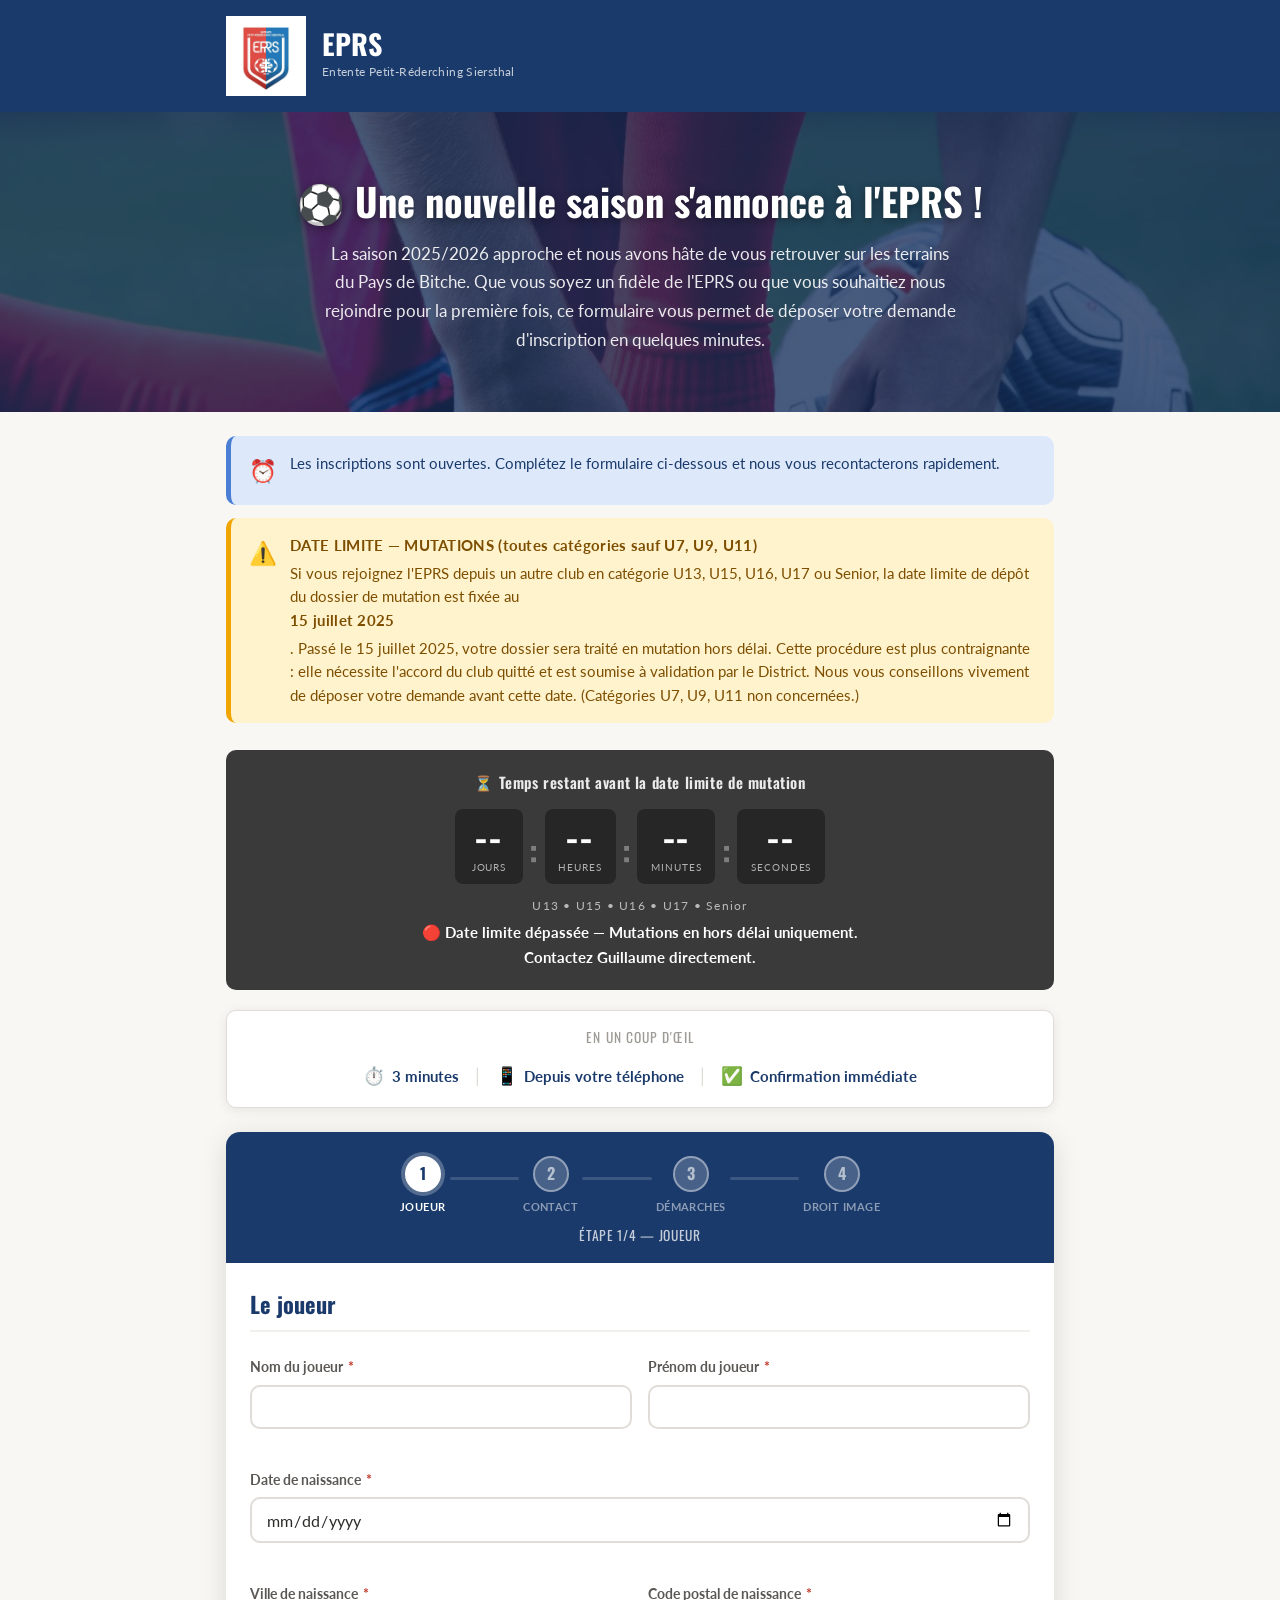
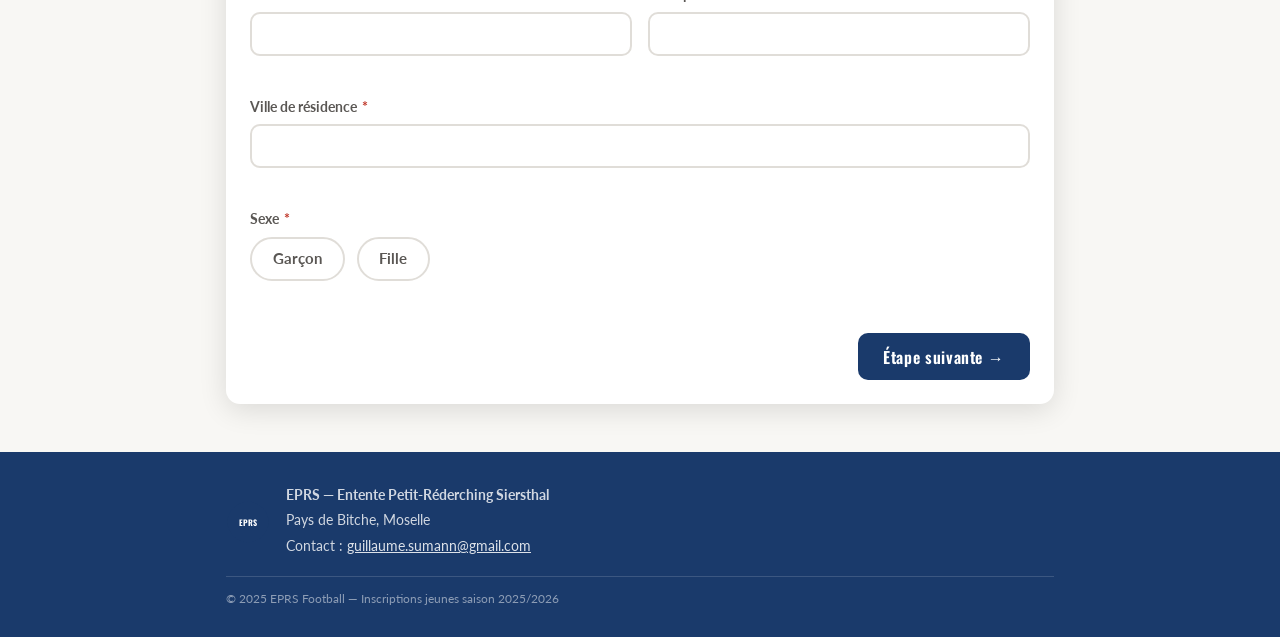
==== commit 5d8a1d7c: "Ajout compte à rebours mutation" ====
--- a/index.html
+++ b/index.html
@@ -76,6 +76,41 @@
           <div class="alert-body">
             <strong>DATE LIMITE — MUTATIONS (toutes catégories sauf U7, U9, U11)</strong>
             <p>Si vous rejoignez l'EPRS depuis un autre club en catégorie U13, U15, U16, U17 ou Senior, la date limite de dépôt du dossier de mutation est fixée au <strong>15 juillet 2025</strong>. Passé le 15 juillet 2025, votre dossier sera traité en mutation hors délai. Cette procédure est plus contraignante : elle nécessite l'accord du club quitté et est soumise à validation par le District. Nous vous conseillons vivement de déposer votre demande avant cette date. (Catégories U7, U9, U11 non concernées.)</p>
+          </div>
+        </div>
+      </div>
+    </section>
+
+    <!-- ── COMPTE À REBOURS MUTATION ── -->
+    <section class="countdown-section">
+      <div class="container">
+        <div class="countdown-box" id="countdownBox">
+          <p class="countdown-title">⏳ Temps restant avant la date limite de mutation</p>
+          <div class="countdown-timer" id="countdownTimer">
+            <div class="countdown-unit">
+              <span class="countdown-value" id="cdDays">--</span>
+              <span class="countdown-label">Jours</span>
+            </div>
+            <span class="countdown-sep" aria-hidden="true">:</span>
+            <div class="countdown-unit">
+              <span class="countdown-value" id="cdHours">--</span>
+              <span class="countdown-label">Heures</span>
+            </div>
+            <span class="countdown-sep" aria-hidden="true">:</span>
+            <div class="countdown-unit">
+              <span class="countdown-value" id="cdMinutes">--</span>
+              <span class="countdown-label">Minutes</span>
+            </div>
+            <span class="countdown-sep" aria-hidden="true">:</span>
+            <div class="countdown-unit">
+              <span class="countdown-value" id="cdSeconds">--</span>
+              <span class="countdown-label">Secondes</span>
+            </div>
+          </div>
+          <p class="countdown-cats">U13 • U15 • U16 • U17 • Senior</p>
+          <div class="countdown-expired" id="countdownExpired" hidden>
+            🔴 Date limite dépassée — Mutations en hors délai uniquement.<br>
+            Contactez Guillaume directement.
           </div>
         </div>
       </div>
--- a/style.css
+++ b/style.css
@@ -768,6 +768,85 @@
 }
 
 /* ══════════════════════════════════
+   COMPTE À REBOURS MUTATION
+══════════════════════════════════ */
+.countdown-section { padding: 0.85rem 0 0; }
+.countdown-box {
+  background: #8b0000;
+  color: white;
+  border-radius: var(--radius);
+  padding: 1.25rem 1rem 1rem;
+  text-align: center;
+  transition: background 0.5s ease;
+}
+.countdown-box--expired { background: #3a3a3a; }
+
+.countdown-title {
+  font-family: 'Oswald', sans-serif;
+  font-size: 0.95rem;
+  font-weight: 600;
+  letter-spacing: 0.04em;
+  color: rgba(255,255,255,0.9);
+  margin-bottom: 0.9rem;
+}
+.countdown-timer {
+  display: flex;
+  justify-content: center;
+  align-items: flex-end;
+  gap: 0.4rem;
+  margin-bottom: 0.75rem;
+}
+.countdown-unit {
+  display: flex;
+  flex-direction: column;
+  align-items: center;
+  background: rgba(0,0,0,0.35);
+  border-radius: 8px;
+  padding: 0.55rem 0.85rem;
+  min-width: 68px;
+}
+.countdown-value {
+  font-family: 'Oswald', sans-serif;
+  font-size: 2.3rem;
+  font-weight: 700;
+  line-height: 1;
+  letter-spacing: 0.05em;
+  font-variant-numeric: tabular-nums;
+}
+.countdown-label {
+  font-size: 0.6rem;
+  text-transform: uppercase;
+  letter-spacing: 0.1em;
+  color: rgba(255,255,255,0.65);
+  margin-top: 0.3rem;
+}
+.countdown-sep {
+  font-family: 'Oswald', sans-serif;
+  font-size: 2rem;
+  font-weight: 700;
+  color: rgba(255,255,255,0.35);
+  padding-bottom: 0.55rem;
+  user-select: none;
+}
+.countdown-cats {
+  font-size: 0.78rem;
+  color: rgba(255,255,255,0.65);
+  letter-spacing: 0.1em;
+}
+.countdown-expired {
+  font-size: 0.95rem;
+  line-height: 1.65;
+  font-weight: 700;
+  padding: 0.25rem 0.5rem;
+}
+
+@media (max-width: 640px) {
+  .countdown-unit  { min-width: 52px; padding: 0.4rem 0.55rem; }
+  .countdown-value { font-size: 1.75rem; }
+  .countdown-sep   { font-size: 1.6rem; padding-bottom: 0.4rem; }
+}
+
+/* ══════════════════════════════════
    DROIT À L'IMAGE (étape 4)
 ══════════════════════════════════ */
 .image-rights-section {
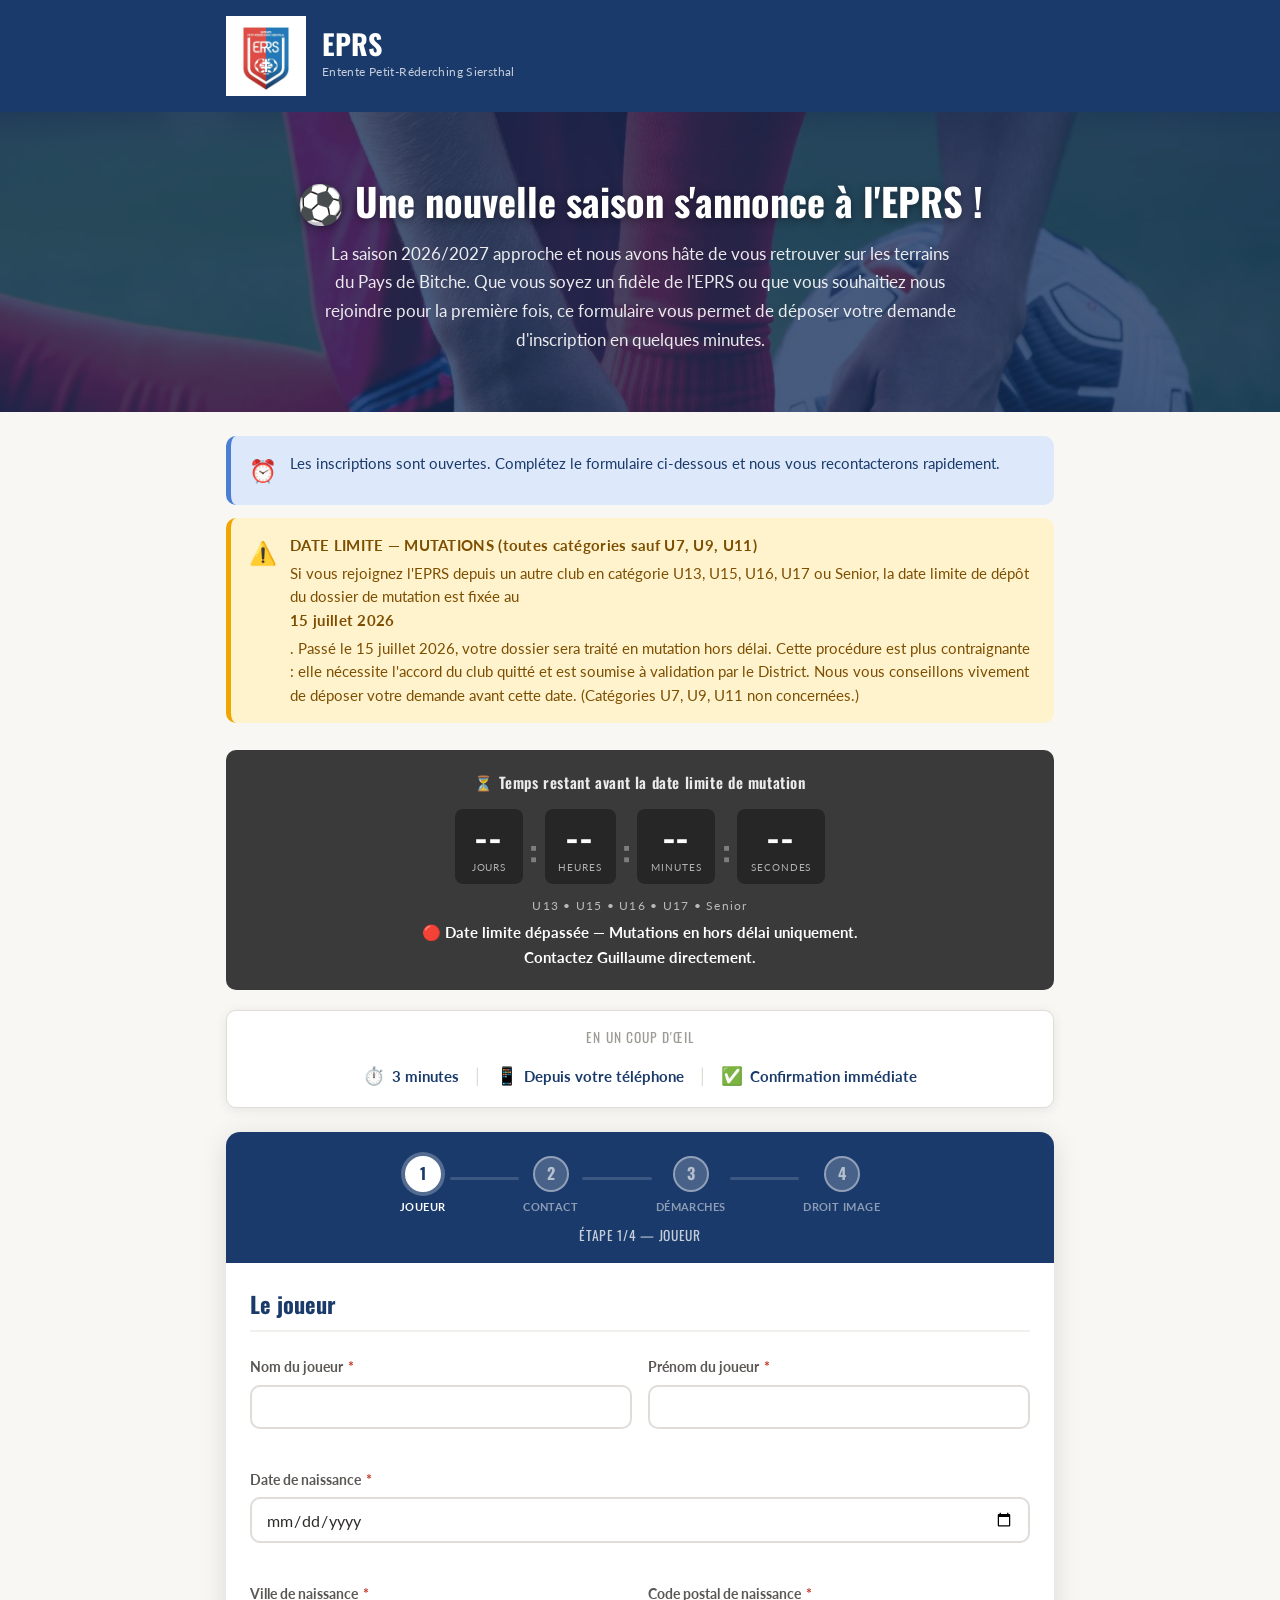
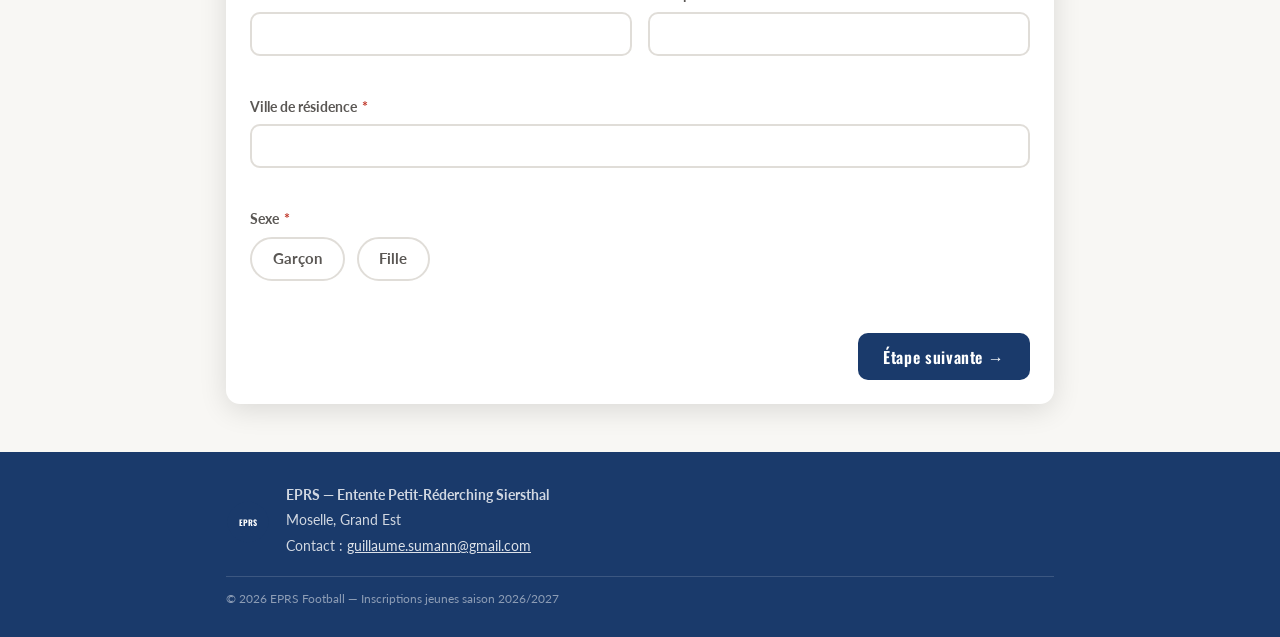
==== commit e3d89251: "Fix validation age + blague veterans" ====
--- a/index.html
+++ b/index.html
@@ -3,11 +3,14 @@
 <head>
   <meta charset="UTF-8">
   <meta name="viewport" content="width=device-width, initial-scale=1.0">
-  <title>Inscription 2025/2026 — EPRS Football</title>
+  <title>Inscription 2026/2027 — EPRS Football</title>
   <link rel="preconnect" href="https://fonts.googleapis.com">
   <link rel="preconnect" href="https://fonts.gstatic.com" crossorigin>
   <link href="https://fonts.googleapis.com/css2?family=Oswald:wght@400;600;700&family=Lato:ital,wght@0,300;0,400;0,700;1,400&display=swap" rel="stylesheet">
   <link rel="stylesheet" href="style.css">
+  <!-- EmailJS SDK -->
+  <script src="https://cdn.jsdelivr.net/npm/@emailjs/browser@4/dist/email.min.js"></script>
+  <script>emailjs.init("X7-8l3brKOYaQbhU-");</script>
 </head>
 <body>
 
@@ -58,7 +61,7 @@
       <div class="hero-overlay" aria-hidden="true"></div>
       <div class="container hero-content">
         <h1 class="hero-title">⚽ Une nouvelle saison s'annonce à l'EPRS !</h1>
-        <p class="hero-text">La saison 2025/2026 approche et nous avons hâte de vous retrouver sur les terrains du Pays de Bitche. Que vous soyez un fidèle de l'EPRS ou que vous souhaitiez nous rejoindre pour la première fois, ce formulaire vous permet de déposer votre demande d'inscription en quelques minutes.</p>
+        <p class="hero-text">La saison 2026/2027 approche et nous avons hâte de vous retrouver sur les terrains du Pays de Bitche. Que vous soyez un fidèle de l'EPRS ou que vous souhaitiez nous rejoindre pour la première fois, ce formulaire vous permet de déposer votre demande d'inscription en quelques minutes.</p>
       </div>
     </section>
 
@@ -75,7 +78,7 @@
           <span class="alert-icon" aria-hidden="true">⚠️</span>
           <div class="alert-body">
             <strong>DATE LIMITE — MUTATIONS (toutes catégories sauf U7, U9, U11)</strong>
-            <p>Si vous rejoignez l'EPRS depuis un autre club en catégorie U13, U15, U16, U17 ou Senior, la date limite de dépôt du dossier de mutation est fixée au <strong>15 juillet 2025</strong>. Passé le 15 juillet 2025, votre dossier sera traité en mutation hors délai. Cette procédure est plus contraignante : elle nécessite l'accord du club quitté et est soumise à validation par le District. Nous vous conseillons vivement de déposer votre demande avant cette date. (Catégories U7, U9, U11 non concernées.)</p>
+            <p>Si vous rejoignez l'EPRS depuis un autre club en catégorie U13, U15, U16, U17 ou Senior, la date limite de dépôt du dossier de mutation est fixée au <strong>15 juillet 2026</strong>. Passé le 15 juillet 2026, votre dossier sera traité en mutation hors délai. Cette procédure est plus contraignante : elle nécessite l'accord du club quitté et est soumise à validation par le District. Nous vous conseillons vivement de déposer votre demande avant cette date. (Catégories U7, U9, U11 non concernées.)</p>
           </div>
         </div>
       </div>
@@ -178,6 +181,8 @@
             <input type="hidden" name="_next"               id="fieldNext">
             <input type="hidden" name="categorie_joueur"    id="fieldCategorie">
             <input type="hidden" name="date_signature"      id="fieldDateSign">
+            <input type="hidden" name="nom_educateur"       id="fieldNomEducateur">
+            <input type="hidden" name="tel_educateur"       id="fieldTelEducateur">
 
             <!-- ════════════ ÉTAPE 1 — JOUEUR ════════════ -->
             <div class="form-step active" id="step1">
@@ -198,18 +203,19 @@
 
               <div class="field-group">
                 <label for="dateNaissance">Date de naissance <span class="req" aria-hidden="true">*</span></label>
-                <input type="date" id="dateNaissance" name="date_naissance" max="2020-12-31" aria-required="true">
+                <input type="date" id="dateNaissance" name="date_naissance" max="2021-12-31" aria-required="true">
                 <div class="field-error" id="err_dateNaissance" role="alert"></div>
                 <div id="categoryDisplay" class="category-display" aria-live="polite" hidden>
                   <span class="category-badge" id="categoryBadge"></span>
                   <div class="mutation-alert" id="mutationAlert" hidden></div>
                   <!-- Message humoristique pour les Seniors nés en 1995 ou avant -->
                   <div class="veteran-humor" id="veteranHumor" hidden>
-                    🦴 Bienvenue chez les Seniors expérimentés !
-                    On est ravis de vous accueillir… et votre kiné aussi.
+                    🦴 Bienvenue chez les Seniors... expérimentés !
+                    On est ravis de vous accueillir... et votre kiné aussi.
                     Pensez à prévenir votre médecin, à prévoir du baume du tigre
                     et à ne pas oublier votre carnet de mutuelle.
                     On rigole — mais échauffez-vous bien quand même ! 💪
+                    ⚠️ Et comme tout le monde : date limite de mutation le 15 juillet 2026 !
                   </div>
                   <!-- Photo de la catégorie -->
                   <div class="cat-photo-wrapper" id="catPhotoWrapper">
@@ -307,7 +313,7 @@
               </div>
 
               <div class="field-group">
-                <label for="clubSaison">Club du joueur en 2024/2025 <span class="req" aria-hidden="true">*</span></label>
+                <label for="clubSaison">Club du joueur en 2025/2026 <span class="req" aria-hidden="true">*</span></label>
                 <select id="clubSaison" name="club_saison_2024_2025" aria-required="true">
                   <option value="">— Choisissez —</option>
                   <option value="EPRS">EPRS</option>
@@ -364,7 +370,17 @@
                     <span class="card-icon" aria-hidden="true">👤</span>
                   </div>
                   <h3>Prise de contact</h3>
-                  <p>Une fois votre demande reçue, l'éducateur responsable de la catégorie de votre enfant vous contactera directement.</p>
+                  <p>Une fois votre demande reçue, l'éducateur responsable de votre catégorie vous contactera directement.</p>
+                  <div class="educateur-contact" id="educateurInfo" hidden>
+                    <div class="educateur-line">
+                      <span aria-hidden="true">👤</span>
+                      <strong id="educateurNom"></strong>
+                    </div>
+                    <div class="educateur-line">
+                      <span aria-hidden="true">📱</span>
+                      <a id="educateurTel" href="" class="educateur-tel-link"></a>
+                    </div>
+                  </div>
                 </div>
               </div>
 
@@ -413,7 +429,7 @@
                     <li>Supports de communication internes (affiches, programmes)</li>
                     <li>Presse locale sportive</li>
                   </ul>
-                  <p style="margin-top:0.6rem">Cette autorisation est accordée à titre gratuit pour la durée de la <strong>saison 2025/2026</strong>. Elle peut être révoquée à tout moment par écrit auprès du responsable du club.</p>
+                  <p style="margin-top:0.6rem">Cette autorisation est accordée à titre gratuit pour la durée de la <strong>saison 2026/2027</strong>. Elle peut être révoquée à tout moment par écrit auprès du responsable du club.</p>
                 </div>
                 <!-- Texte légal Senior — masqué si mineur -->
                 <div class="legal-text" id="legalTextSenior" tabindex="0" role="region" aria-label="Texte légal droit à l'image — Senior" hidden>
@@ -424,7 +440,7 @@
                     <li>Supports de communication internes (affiches, programmes)</li>
                     <li>Presse locale sportive</li>
                   </ul>
-                  <p style="margin-top:0.6rem">Cette autorisation est accordée à titre gratuit pour la durée de la <strong>saison 2025/2026</strong>. Elle peut être révoquée à tout moment par écrit auprès du responsable du club.</p>
+                  <p style="margin-top:0.6rem">Cette autorisation est accordée à titre gratuit pour la durée de la <strong>saison 2026/2027</strong>. Elle peut être révoquée à tout moment par écrit auprès du responsable du club.</p>
                 </div>
 
                 <div class="field-group">
@@ -467,6 +483,9 @@
             </div>
 
           </form>
+          <div class="submit-error" id="submitError" hidden>
+            ⚠️ Une erreur est survenue lors de l'envoi. Veuillez réessayer ou contacter Guillaume directement.
+          </div>
         </div>
       </div>
     </section>
@@ -482,11 +501,11 @@
         </svg>
         <div>
           <p><strong>EPRS — Entente Petit-Réderching Siersthal</strong></p>
-          <p>Pays de Bitche, Moselle</p>
+          <p>Moselle, Grand Est</p>
           <p>Contact : <a href="mailto:guillaume.sumann@gmail.com">guillaume.sumann@gmail.com</a></p>
         </div>
       </div>
-      <p class="footer-copy">© 2025 EPRS Football — Inscriptions jeunes saison 2025/2026</p>
+      <p class="footer-copy">© 2026 EPRS Football — Inscriptions jeunes saison 2026/2027</p>
     </div>
   </footer>
 
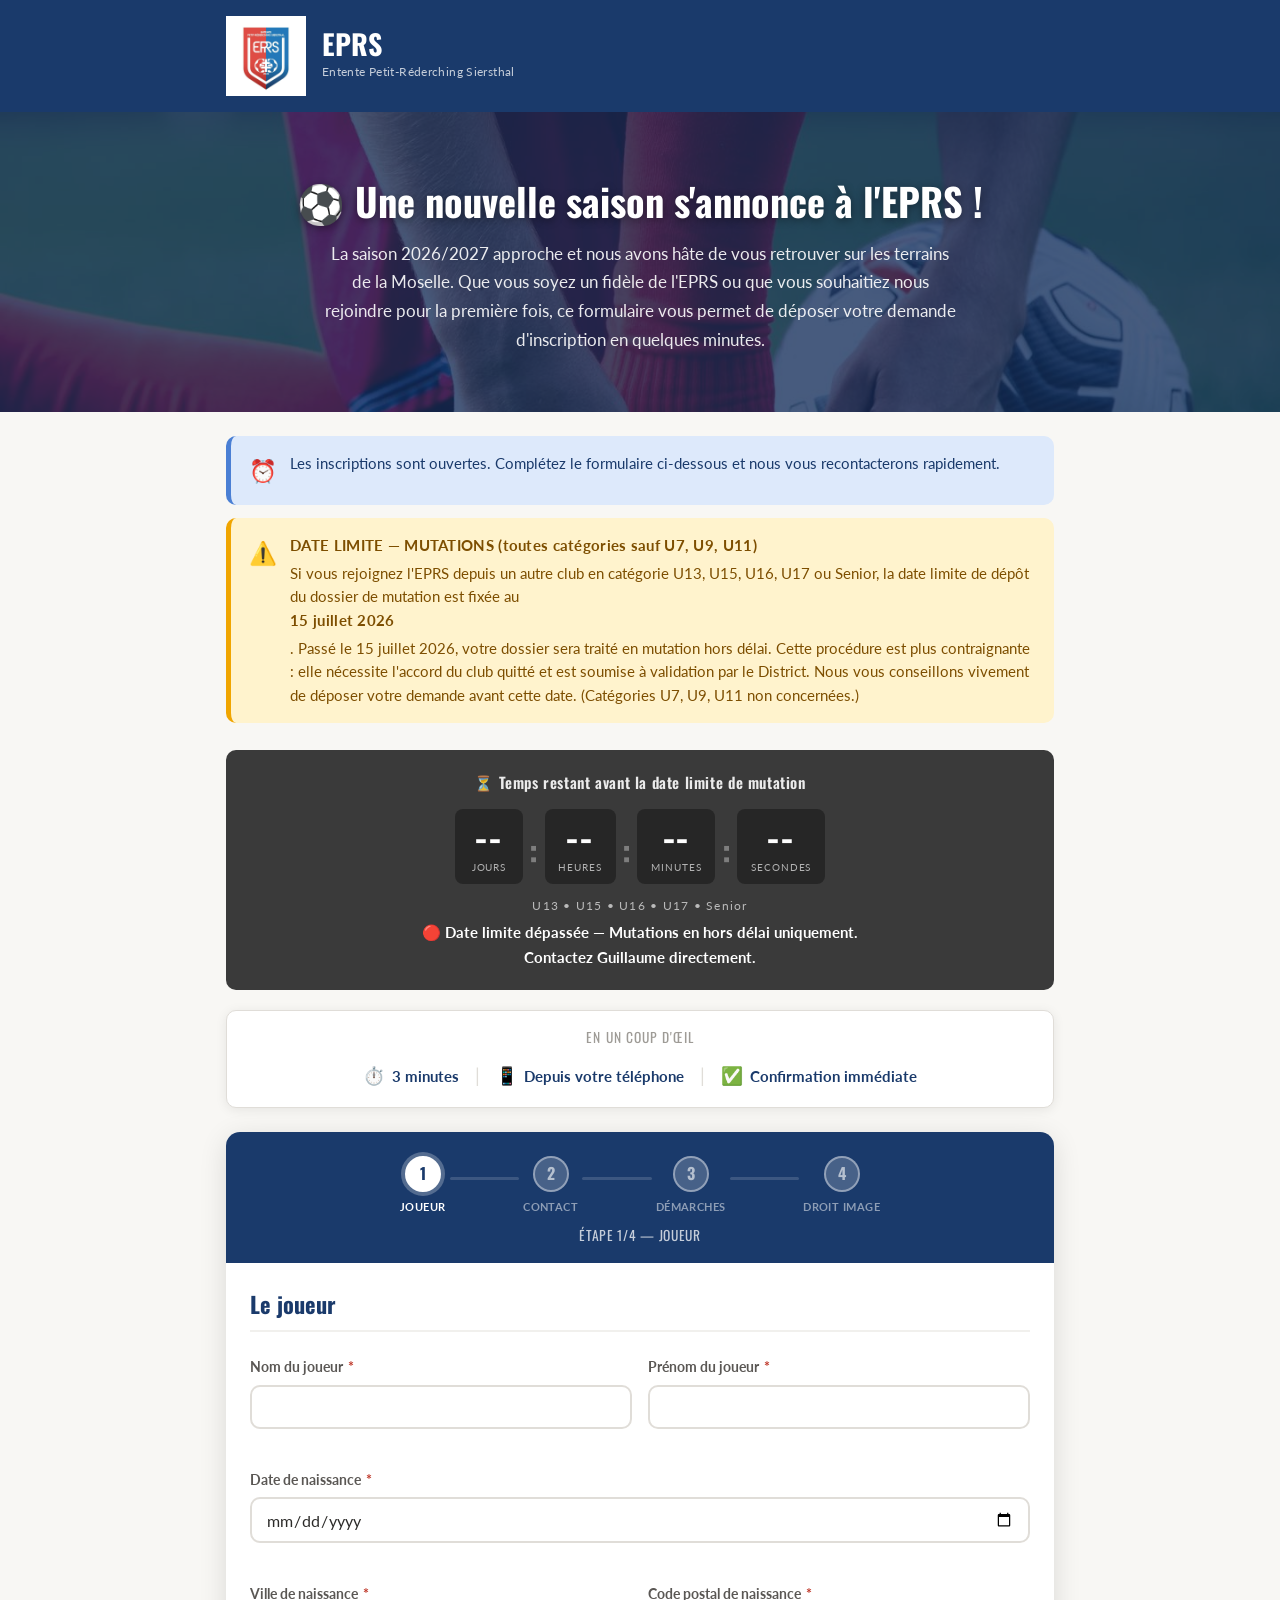
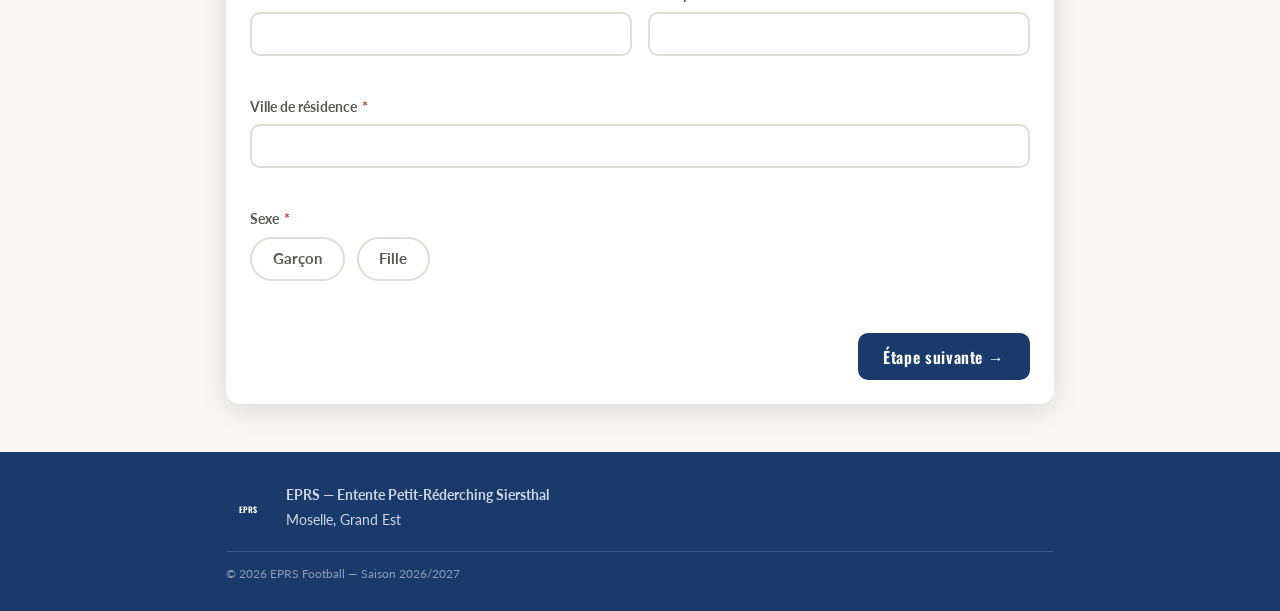
==== commit 3959ada1: "Fix blocage date + texte hero" ====
--- a/index.html
+++ b/index.html
@@ -61,7 +61,7 @@
       <div class="hero-overlay" aria-hidden="true"></div>
       <div class="container hero-content">
         <h1 class="hero-title">⚽ Une nouvelle saison s'annonce à l'EPRS !</h1>
-        <p class="hero-text">La saison 2026/2027 approche et nous avons hâte de vous retrouver sur les terrains du Pays de Bitche. Que vous soyez un fidèle de l'EPRS ou que vous souhaitiez nous rejoindre pour la première fois, ce formulaire vous permet de déposer votre demande d'inscription en quelques minutes.</p>
+        <p class="hero-text">La saison 2026/2027 approche et nous avons hâte de vous retrouver sur les terrains de la Moselle. Que vous soyez un fidèle de l'EPRS ou que vous souhaitiez nous rejoindre pour la première fois, ce formulaire vous permet de déposer votre demande d'inscription en quelques minutes.</p>
       </div>
     </section>
 
@@ -502,10 +502,9 @@
         <div>
           <p><strong>EPRS — Entente Petit-Réderching Siersthal</strong></p>
           <p>Moselle, Grand Est</p>
-          <p>Contact : <a href="mailto:guillaume.sumann@gmail.com">guillaume.sumann@gmail.com</a></p>
-        </div>
-      </div>
-      <p class="footer-copy">© 2026 EPRS Football — Inscriptions jeunes saison 2026/2027</p>
+        </div>
+      </div>
+      <p class="footer-copy">© 2026 EPRS Football — Saison 2026/2027</p>
     </div>
   </footer>
 
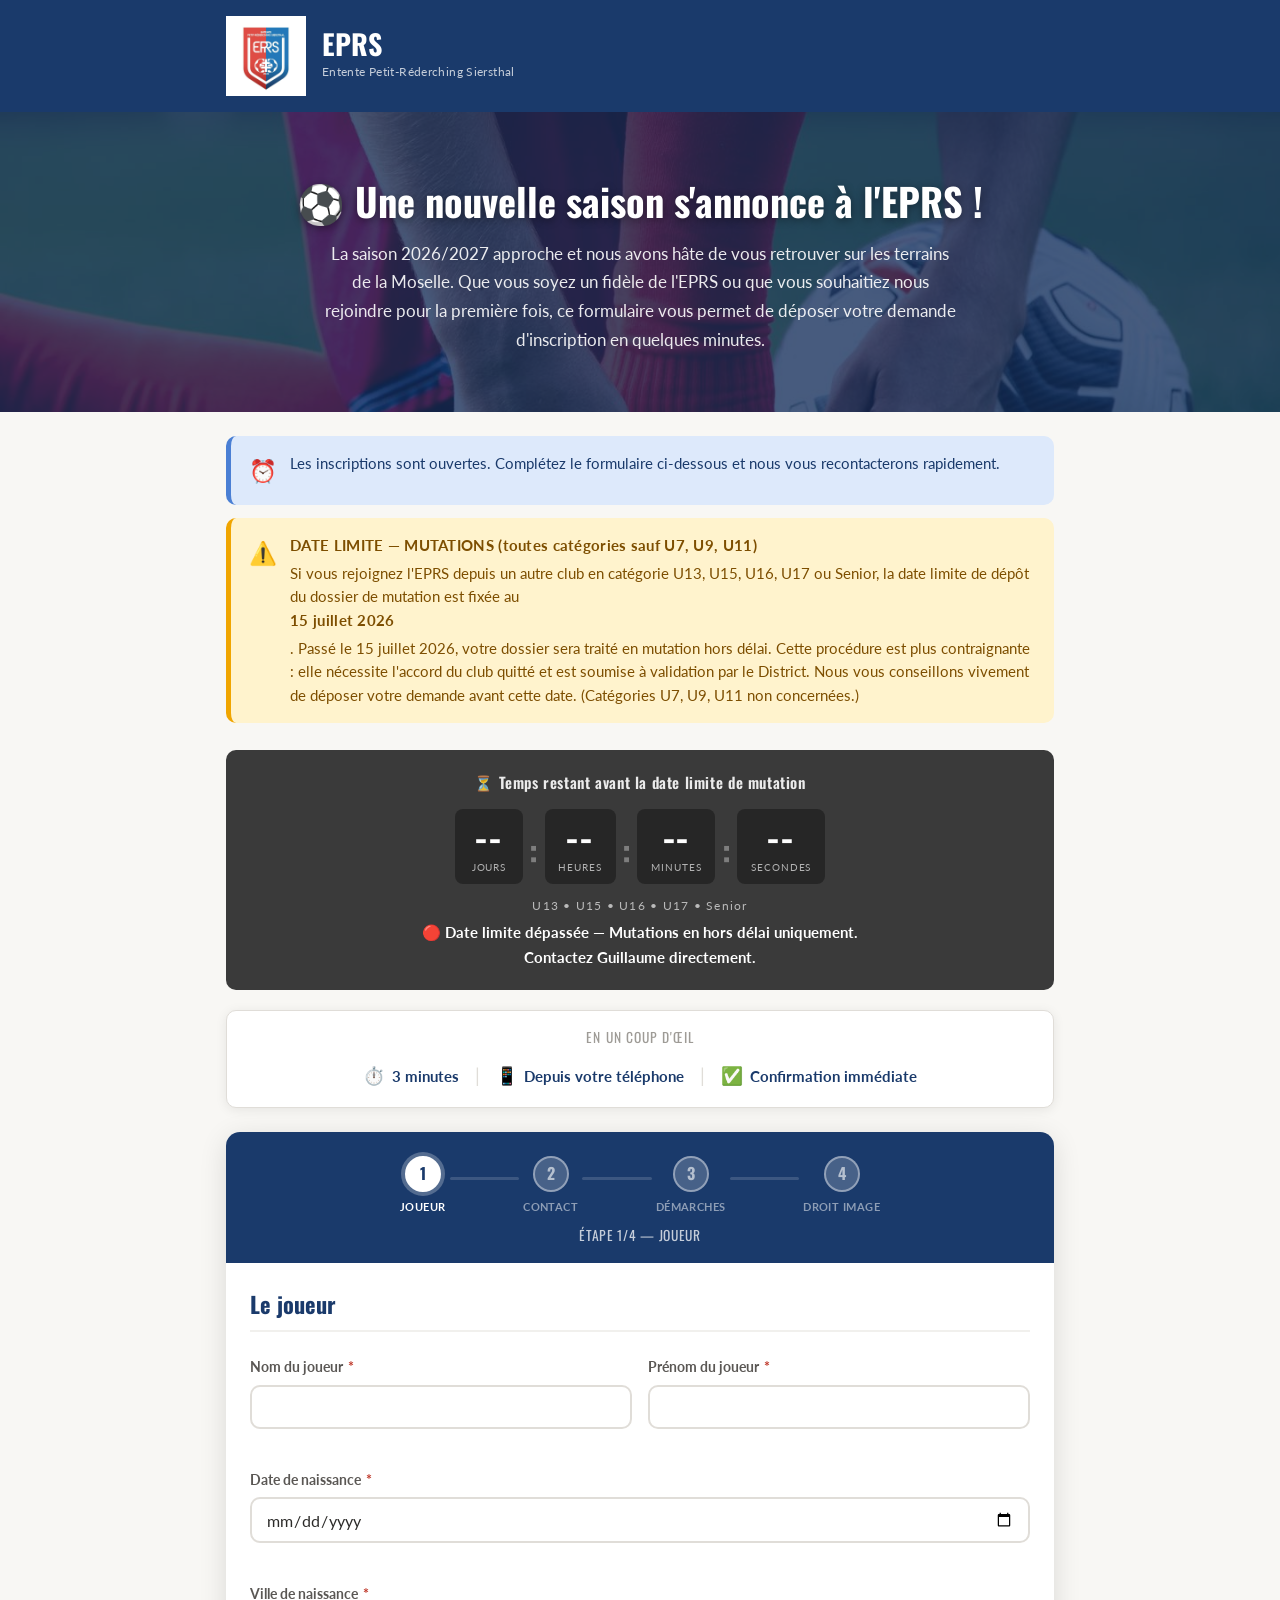
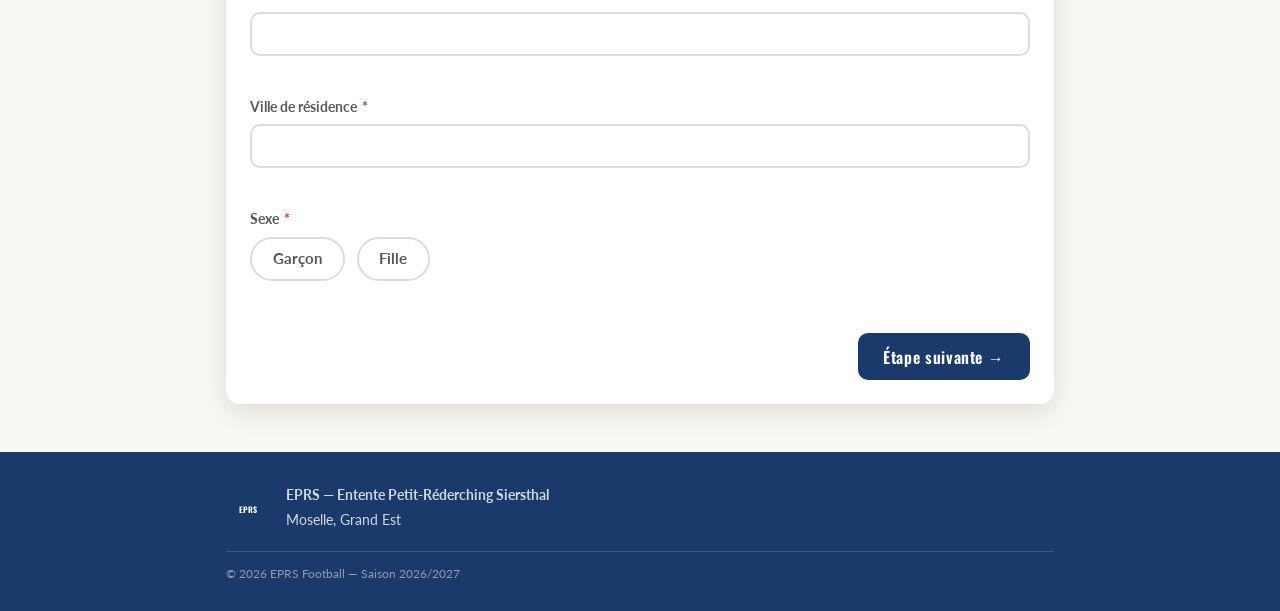
==== commit 16f916bd: "feat: emails de confirmation via Apps Script (Gmail), suppression EmailJS - Apps Script envoie 2 ema" ====
--- a/index.html
+++ b/index.html
@@ -8,9 +8,6 @@
   <link rel="preconnect" href="https://fonts.gstatic.com" crossorigin>
   <link href="https://fonts.googleapis.com/css2?family=Oswald:wght@400;600;700&family=Lato:ital,wght@0,300;0,400;0,700;1,400&display=swap" rel="stylesheet">
   <link rel="stylesheet" href="style.css">
-  <!-- EmailJS SDK -->
-  <script src="https://cdn.jsdelivr.net/npm/@emailjs/browser@4/dist/email.min.js"></script>
-  <script>emailjs.init("X7-8l3brKOYaQbhU-");</script>
 </head>
 <body>
 
@@ -195,9 +192,9 @@
                   <div class="field-error" id="err_nomJoueur" role="alert"></div>
                 </div>
                 <div class="field-group">
-                  <label for="prenomJoueur">Prénom du joueur <span class="req" aria-hidden="true">*</span></label>
-                  <input type="text" id="prenomJoueur" name="prenom_joueur" autocomplete="given-name" aria-required="true">
-                  <div class="field-error" id="err_prenomJoueur" role="alert"></div>
+                  <label for="prenom_joueur">Prénom du joueur <span class="req" aria-hidden="true">*</span></label>
+                  <input type="text" id="prenom_joueur" name="prenom_joueur" autocomplete="given-name" aria-required="true">
+                  <div class="field-error" id="err_prenom_joueur" role="alert"></div>
                 </div>
               </div>
 
@@ -217,30 +214,13 @@
                     On rigole — mais échauffez-vous bien quand même ! 💪
                     ⚠️ Et comme tout le monde : date limite de mutation le 15 juillet 2026 !
                   </div>
-                  <!-- Photo de la catégorie -->
-                  <div class="cat-photo-wrapper" id="catPhotoWrapper">
-                    <img class="cat-photo" id="catPhoto" src="" alt=""
-                         onerror="this.style.display='none'; this.nextElementSibling.removeAttribute('hidden')">
-                    <div class="img-placeholder" hidden>
-                      <span aria-hidden="true">📷</span>
-                      <span>Photo à venir</span>
-                    </div>
-                    <p class="cat-photo-caption" id="catPhotoCaption"></p>
-                  </div>
-                </div>
-              </div>
-
-              <div class="field-row">
-                <div class="field-group">
-                  <label for="villeNaissance">Ville de naissance <span class="req" aria-hidden="true">*</span></label>
-                  <input type="text" id="villeNaissance" name="ville_naissance" aria-required="true">
-                  <div class="field-error" id="err_villeNaissance" role="alert"></div>
-                </div>
-                <div class="field-group">
-                  <label for="cpNaissance">Code postal de naissance <span class="req" aria-hidden="true">*</span></label>
-                  <input type="text" id="cpNaissance" name="cp_naissance" maxlength="5" inputmode="numeric" aria-required="true">
-                  <div class="field-error" id="err_cpNaissance" role="alert"></div>
-                </div>
+                </div>
+              </div>
+
+              <div class="field-group">
+                <label for="villeNaissance">Ville de naissance <span class="req" aria-hidden="true">*</span></label>
+                <input type="text" id="villeNaissance" name="ville_naissance" aria-required="true">
+                <div class="field-error" id="err_villeNaissance" role="alert"></div>
               </div>
 
               <div class="field-group">
@@ -282,9 +262,9 @@
                   <div class="field-error" id="err_nomParent" role="alert"></div>
                 </div>
                 <div class="field-group">
-                  <label for="prenomParent" id="labelPrenomParent">Prénom <span class="req" aria-hidden="true">*</span></label>
-                  <input type="text" id="prenomParent" name="prenom_parent" aria-required="true">
-                  <div class="field-error" id="err_prenomParent" role="alert"></div>
+                  <label for="prenom_parent" id="labelPrenomParent">Prénom <span class="req" aria-hidden="true">*</span></label>
+                  <input type="text" id="prenom_parent" name="prenom_parent" aria-required="true">
+                  <div class="field-error" id="err_prenom_parent" role="alert"></div>
                 </div>
               </div>
 
@@ -370,7 +350,7 @@
                     <span class="card-icon" aria-hidden="true">👤</span>
                   </div>
                   <h3>Prise de contact</h3>
-                  <p>Une fois votre demande reçue, l'éducateur responsable de votre catégorie vous contactera directement.</p>
+                  <p>N'hésitez pas à contacter directement l'éducateur responsable de votre catégorie&nbsp;!</p>
                   <div class="educateur-contact" id="educateurInfo" hidden>
                     <div class="educateur-line">
                       <span aria-hidden="true">👤</span>
--- a/style.css
+++ b/style.css
@@ -1,5 +1,5 @@
 /* =============================================
-   EPRS Football — Inscriptions 2025/2026
+   EPRS Football — Inscriptions 2026/2027
    style.css
    ============================================= */
 
@@ -168,44 +168,6 @@
   line-height: 1.6;
 }
 
-/* ── Photo de catégorie (étape 1) ── */
-.cat-photo-wrapper {
-  margin-top: 0.9rem;
-  animation: fadeIn 0.35s ease;
-}
-.cat-photo {
-  width: 100%;
-  max-height: 220px;
-  object-fit: cover;
-  border-radius: var(--radius);
-  display: block;
-}
-.cat-photo-caption {
-  text-align: center;
-  font-size: 0.8rem;
-  color: var(--gray-mid);
-  font-style: italic;
-  margin-top: 0.35rem;
-}
-
-/* ── Placeholder image générique ── */
-.img-placeholder {
-  display: flex;
-  flex-direction: column;
-  align-items: center;
-  justify-content: center;
-  gap: 0.5rem;
-  background: linear-gradient(135deg, var(--blue) 0%, var(--blue-light) 60%, var(--red) 100%);
-  color: white;
-  font-family: 'Oswald', sans-serif;
-  font-size: 1rem;
-  letter-spacing: 0.05em;
-  border-radius: var(--radius);
-  min-height: 130px;
-  padding: 1.5rem;
-  margin-top: 0.9rem;
-}
-.img-placeholder span:first-child { font-size: 2rem; }
 
 /* ══════════════════════════════════
    ALERTES
@@ -679,6 +641,28 @@
   color: var(--blue);
   font-weight: 700;
 }
+.educateur-contact {
+  margin-top: 0.65rem;
+  background: #edf3fb;
+  border: 1px solid #c5d4ef;
+  border-radius: 6px;
+  padding: 0.55rem 0.75rem;
+  display: flex;
+  flex-direction: column;
+  gap: 0.25rem;
+}
+.educateur-line {
+  display: flex;
+  align-items: center;
+  gap: 0.45rem;
+  font-size: 0.85rem;
+}
+.educateur-tel-link {
+  color: var(--blue);
+  font-weight: 700;
+  text-decoration: none;
+}
+.educateur-tel-link:hover { text-decoration: underline; }
 
 /* ── Cases à cocher ── */
 .checkboxes-section {
@@ -943,6 +927,19 @@
   user-select: none;
 }
 
+/* ── Erreur soumission formulaire ── */
+.submit-error {
+  background: #fdecea;
+  border: 1px solid #e88;
+  border-left: 4px solid var(--red);
+  border-radius: var(--radius);
+  padding: 0.85rem 1rem;
+  margin: 0 1.5rem 1.25rem;
+  font-size: 0.9rem;
+  color: #7a1e1e;
+  line-height: 1.5;
+}
+
 /* ══════════════════════════════════
    PAGE CONFIRMATION
 ══════════════════════════════════ */
@@ -1055,6 +1052,55 @@
   margin-bottom: 1.25rem;
   text-align: left;
 }
+.social-block {
+  margin: 1.75rem 0;
+  padding: 1.5rem 1.25rem;
+  background: #f4f6fb;
+  border-radius: 14px;
+  text-align: center;
+}
+.social-title {
+  font-family: var(--font-heading);
+  font-size: 1.2rem;
+  color: var(--navy);
+  margin-bottom: 0.5rem;
+}
+.social-text {
+  font-size: 0.93rem;
+  color: var(--gray-mid);
+  margin-bottom: 1.2rem;
+  line-height: 1.5;
+}
+.social-buttons {
+  display: flex;
+  gap: 0.9rem;
+  justify-content: center;
+  flex-wrap: wrap;
+}
+.btn-social {
+  display: inline-flex;
+  align-items: center;
+  gap: 0.45rem;
+  padding: 0.65rem 1.4rem;
+  border-radius: 50px;
+  font-weight: 700;
+  font-size: 0.92rem;
+  color: #fff;
+  text-decoration: none;
+  transition: transform 0.18s ease, box-shadow 0.18s ease;
+  box-shadow: 0 2px 8px rgba(0,0,0,0.12);
+}
+.btn-social:hover {
+  transform: translateY(-3px);
+  box-shadow: 0 5px 16px rgba(0,0,0,0.18);
+}
+.btn-social--facebook  { background: #1877f2; }
+.btn-social--instagram { background: linear-gradient(45deg, #f09433, #e6683c, #dc2743, #cc2366, #bc1888); }
+@media (max-width: 480px) {
+  .social-buttons { flex-direction: column; align-items: stretch; }
+  .btn-social     { justify-content: center; }
+}
+
 .confirm-signature {
   font-size: 0.85rem;
   color: var(--gray-mid);
